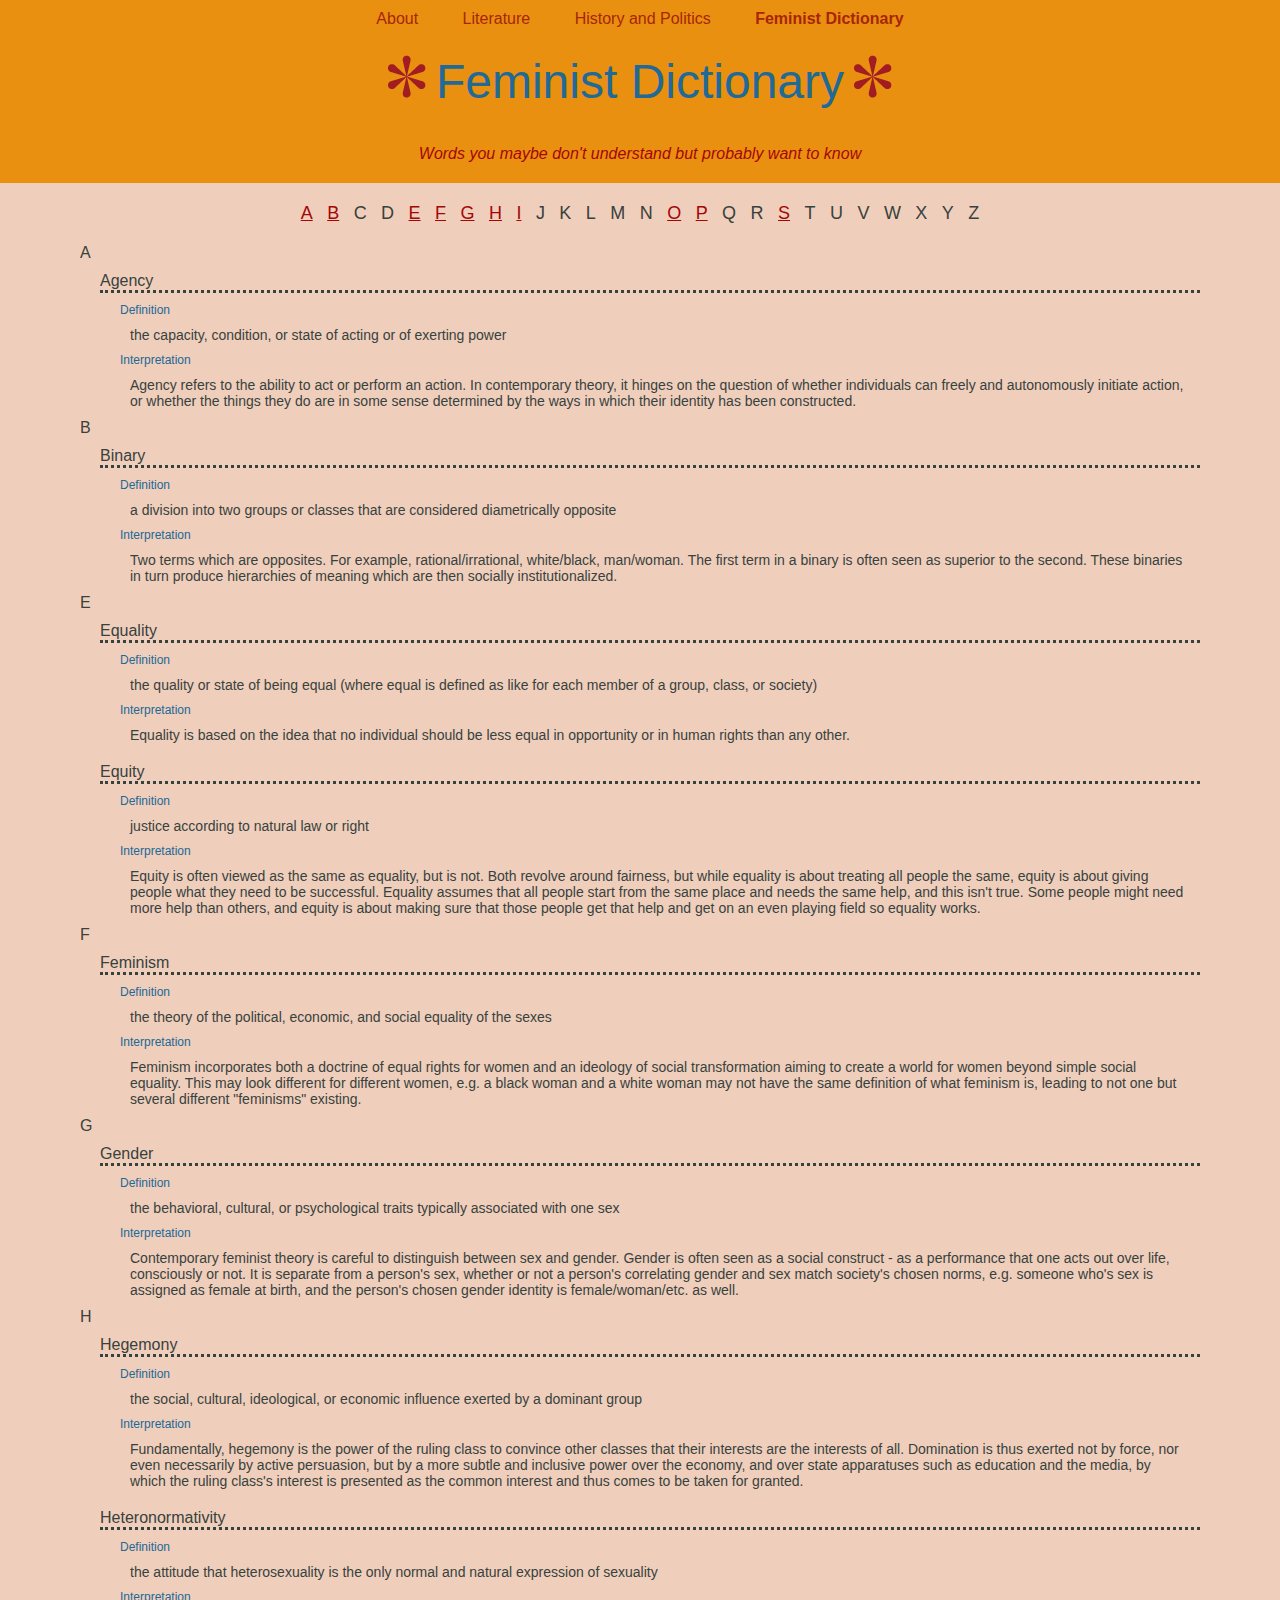
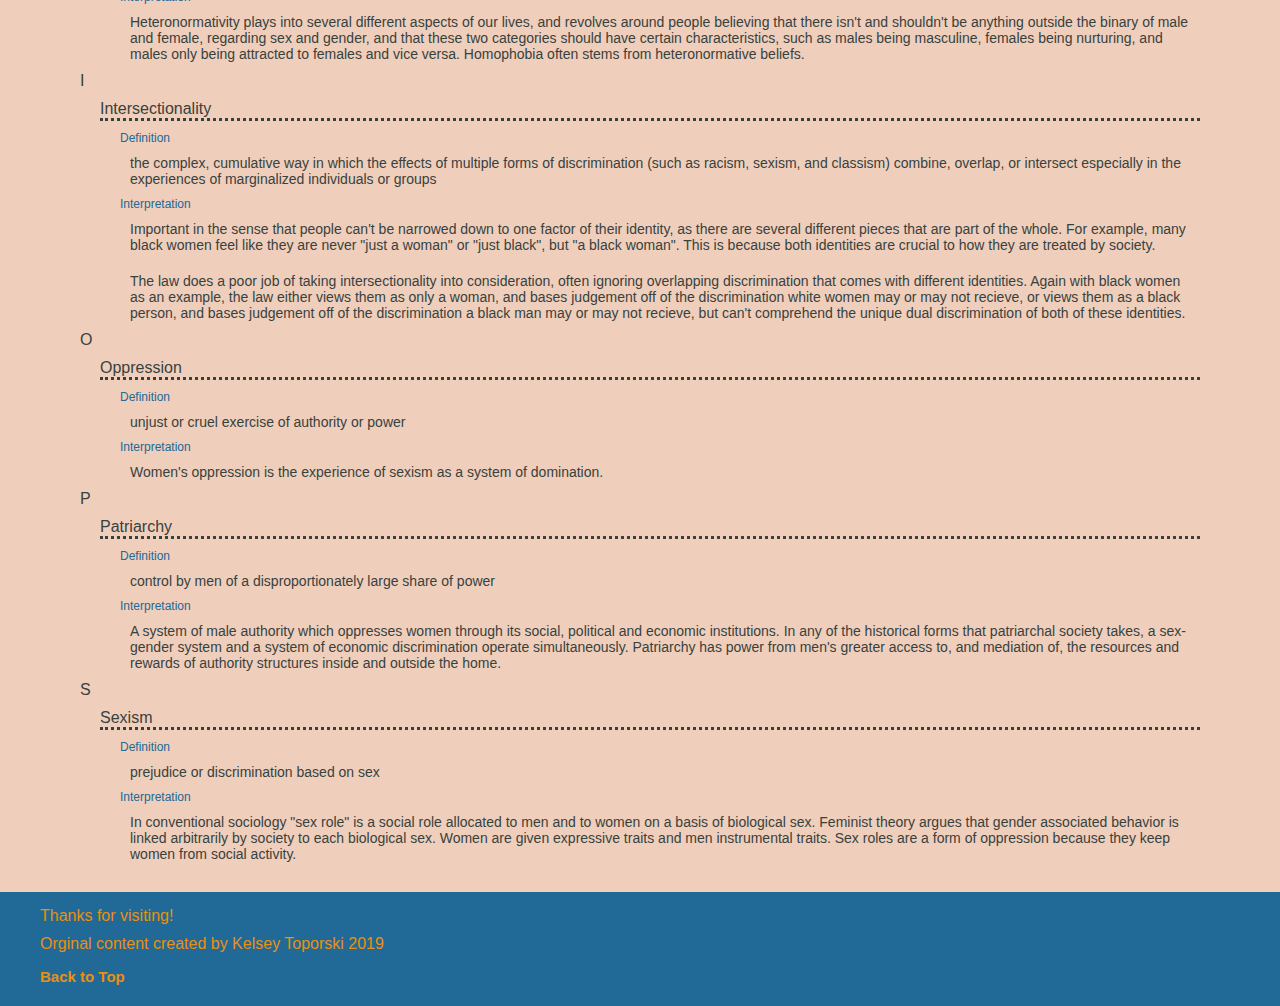
==== femdict.html @ 89674df5 "Add files via upload" ====
<!DOCTYPE html>
<html lang="en">
<head>
  <meta charset="UTF-8">

  <meta name="viewport" content="width=device-width, initial-scale=1.0">

  <!-- connects to the stylesheets -->
  <link rel="stylesheet" href="css/reset.css">
  <link rel="stylesheet" href="css/style.css">
  <!-- connect to a Google font -->  
  <!-- connect to a Font Aweseom font -->
  <!-- connect to a favicon -->
  <link rel="icon" href="images/Yellow.png">

  <title>Women's Web - Dictionary</title>
</head>

<body class="femdict">
  <header>
    <nav>
        <ul>
          <li><a href="index.html">About</a></li>
          <li><a href="literature.html">Literature</a></li>
          <li><a href="history.html">History and Politics</a></li>
          <li><a class="active" href="femdict.html">Feminist Dictionary</a></li>
        </ul>
    </nav>
      <!-- definitions from meriam webster -->
      <!-- interpretations from
            The Dictionary of Feminist Theory - Maggie Humm,
            Key Concepts In Post-Colonial Studies - Ashcroft, Bill, Gareth Griffiths, and Helen Tiffin,
            or myself -->
      <!-- interpretation of equity from https://everydayfeminism.com/2014/09/equality-is-not-enough/ -->

    <h1>Feminist Dictionary</h1>
    <p class="subtitle">Words you maybe don't understand but probably want to know</p>
  </header>

  <main>
  

      <!-- definitions from meriam webster -->
      <!-- interpretations from
            The Dictionary of Feminist Theory - Maggie Humm,
            Key Concepts In Post-Colonial Studies - Ashcroft, Bill, Gareth Griffiths, and Helen Tiffin,
            or myself -->
      <!-- interpretation of equity from https://everydayfeminism.com/2014/09/equality-is-not-enough/ -->
      <ul class="alphabet">
        <li><a href="#A">A</a></li>
        <li><a href="#B">B</a></li>
        <li>C</li>
        <li>D</li>
        <li><a href="#E">E</a></li>
        <li><a href="#F">F</a></li>
        <li><a href="#G">G</a></li>
        <li><a href="#H">H</a></li>
        <li><a href="#I">I</a></li>
        <li>J</li>
        <li>K</li>
        <li>L</li>
        <li>M</li>
        <li>N</li>
        <li><a href="#O">O</a></li>
        <li><a href="#P">P</a></li>
        <li>Q</li>
        <li>R</li>
        <li><a href="#S">S</a></li>
        <li>T</li>
        <li>U</li>
        <li>V</li>
        <li>W</li>
        <li>X</li>
        <li>Y</li>
        <li>Z</li>
      </ul>

      <dl>
        <h2 id="A">A</h2>
        <dt>Agency</dt>
        <dd>Definition
          <p>
            the capacity, condition, or state of acting or of exerting power
          </p></dd>
        <dd>Interpretation
          <p>
            Agency refers to the ability to act or perform an action. In contemporary theory, it hinges on the question of whether individuals can freely and autonomously initiate action, or whether the things they do are in some sense determined by the ways in which their identity has been constructed.
          </p></dd>

        <h2 id="B">B</h2>
        <dt>Binary</dt>
        <dd>Definition
          <p>
            a division into two groups or classes that are considered diametrically opposite
          </p></dd>
        <dd>Interpretation
          <p>
            Two terms which are opposites. For example, rational/irrational, white/black, man/woman. The first term in a binary is often seen as superior to the second. These binaries in turn produce hierarchies of meaning which are then socially institutionalized.
          </p></dd>
        
        <h2 id="E">E</h2>
        <dt>Equality</dt>
        <dd>Definition
          <p>
            the quality or state of being equal (where equal is defined as like for each member of a group, class, or society)
          </p></dd>
        <dd>Interpretation
          <p>
            Equality is based on the idea that no individual should be less equal in opportunity or in human rights than any other.
          </p></dd>
        
          
        <dt>Equity</dt>
        <dd>Definition
          <p>
            justice according to natural law or right
          </p></dd>
        <dd>Interpretation
          <p>
            Equity is often viewed as the same as equality, but is not. Both revolve around fairness, but while equality is about treating all people the same, equity is about giving people what they need to be successful. Equality assumes that all people start from the same place and needs the same help, and this isn't true. Some people might need more help than others, and equity is about making sure that those people get that help and get on an even playing field so equality works.
          </p></dd>
        
        <h2 id="F">F</h2>
        <dt>Feminism</dt>
        <dd>Definition
          <p>
            the theory of the political, economic, and social equality of the sexes
          </p></dd>
        <dd>Interpretation
          <p>
            Feminism incorporates both a doctrine of equal rights for women and an ideology of social transformation aiming to create a world for women beyond simple social equality. This may look different for different women, e.g. a black woman and a white woman may not have the same definition of what feminism is, leading to not one but several different "feminisms" existing.
          </p></dd>
       
        <h2 id="G">G</h2>
        <dt>Gender</dt>
        <dd>Definition
          <p>
            the behavioral, cultural, or psychological traits typically associated with one sex
          </p></dd>
        <dd>Interpretation
          <p>
            Contemporary feminist theory is careful to distinguish between sex and gender. Gender is often seen as a social construct - as a performance that one acts out over life, consciously or not. It is separate from a person's sex, whether or not a person's correlating gender and sex match society's chosen norms, e.g. someone who's sex is assigned as female at birth, and the person's chosen gender identity is female/woman/etc. as well.
          </p></dd>
        
        <h2 id="H">H</h2>
        <dt>Hegemony</dt>
        <dd>Definition
          <p>
            the social, cultural, ideological, or economic influence exerted by a dominant group
          </p></dd>
        <dd>Interpretation
          <p>
            Fundamentally, hegemony is the power of the ruling class to convince other classes that their interests are the interests of all.  Domination is thus exerted not by force, nor even necessarily by active persuasion, but by a more subtle and inclusive power over the economy, and over state apparatuses such as education and the media, by which the ruling class's interest is presented as the common interest and thus comes to be taken for granted.
          </p></dd>
       
          
        <dt>Heteronormativity</dt>
        <dd>Definition
          <p>
            the attitude that heterosexuality is the only normal and natural expression of sexuality
          </p></dd>
        <dd>Interpretation
          <p>
            Heteronormativity plays into several different aspects of our lives, and revolves around people believing that there isn't and shouldn't be anything outside the binary of male and female, regarding sex and gender, and that these two categories should have certain characteristics, such as males being masculine, females being nurturing, and males only being attracted to females and vice versa. Homophobia often stems from heteronormative beliefs.
          </p></dd>
        
        <h2 id="I">I</h2>
        <dt>Intersectionality</dt>
        <dd>Definition
          <p>
            the complex, cumulative way in which the effects of multiple forms of discrimination (such as racism, sexism, and classism) combine, overlap, or intersect especially in the experiences of marginalized individuals or groups
          </p></dd>
        <dd>Interpretation
          <p>
            Important in the sense that people can't be narrowed down to one factor of their identity, as there are several different pieces that are part of the whole. For example, many black women feel like they are never "just a woman" or "just black", but "a black woman". This is because both identities are crucial to how they are treated by society.
          </p>
          <p>
            The law does a poor job of taking intersectionality into consideration, often ignoring overlapping discrimination that comes with different identities. Again with black women as an example, the law either views them as only a woman, and bases judgement off of the discrimination white women may or may not recieve, or views them as a black person, and bases judgement off of the discrimination a black man may or may not recieve, but can't comprehend the unique dual discrimination of both of these identities.
          </p></dd>
           
        <h2 id="O">O</h2>
        <dt>Oppression</dt>
        <dd>Definition
          <p>
            unjust or cruel exercise of authority or power
          </p></dd>
        <dd>Interpretation
          <p>
            Women's oppression is the experience of sexism as a system of domination.
          </p></dd>
       
        <h2 id="P">P</h2>
        <dt>Patriarchy</dt>
        <dd>Definition
          <p>
            control by men of a disproportionately large share of power
          </p></dd>
        <dd>Interpretation
          <p>
            A system of male authority which oppresses women through its social, political and economic institutions. In any of the historical forms that patriarchal society takes, a sex-gender system and a system of economic discrimination operate simultaneously. Patriarchy has power from men's greater access to, and mediation of, the resources and rewards of authority structures inside and outside the home.
          </p></dd>
             
        <h2 id="S">S</h2>
        <dt>Sexism</dt>
        <dd>Definition
          <p>
            prejudice or discrimination based on sex
          </p></dd>
        <dd>Interpretation
          <p>
            In conventional sociology "sex role" is a social role allocated to men and to women on a basis of biological sex. Feminist theory argues that gender associated behavior is linked arbitrarily by society to each biological sex. Women are given expressive traits and men instrumental traits. Sex roles are a form of oppression because they keep women from social activity.
          </p></dd>
      </dl>

    </main>

    <footer>
      <p class="thanks">
        Thanks for visiting! <i class="far fa-grin"></i>
      </p>
      <p class="thanks">Orginal content created by Kelsey Toporski 2019</p>

      <a href="#top" class="tops">Back to Top</a>
    </footer>

</body>
</html>
---- css/style.css ----
h1{
    font-family: 'Century Gothic', 'Futura', Arial, serif;
    padding: 16px;
    font-size: 300%;
    color: #216996;
    text-align: center;
    position: sticky;
    top:0;
    background-color: #EA9010;
}

h1::before{
    content: url('../images/Red.png');
    padding: 10px;
}

h1::after{
    content: url('../images/Red.png');
    padding: 10px;
}

/* header{
    position: sticky;
    top: 0;
} */

body{
    background-color: #216996;
    color: #37423D;
    font-family: Arial, Helvetica, sans-serif;
}

.skip {
    position: absolute;
    transform: translateY(-100%);
}

nav{
    background-color: #EA9010;
    position: sticky;
    top: 0;
}

body nav ul{
    text-align: center;
}

div:nth-child(2n) h3{
    font-size: 20px;
    padding: 20px 40px 10px;
    color: #A40606;
    font-family: 'Century Gothic', 'Futura', Arial, serif;
    grid-column: 2/3;
}

div:nth-child(2n+1) h3 {
    font-size: 20px;
    padding: 20px 40px 10px;
    color: #A40606;
    font-family: 'Century Gothic', 'Futura', Arial, serif;
    grid-column: 1/2;
}

div:nth-child(2n) p{
    color: #37423D;
    font-family: Arial, Helvetica, sans-serif;
    padding: 10px 80px;
    font-size: 18px;
    grid-column: 2/3;
}

div:nth-child(2n+1) p{
    color: #37423D;
    font-family: Arial, Helvetica, sans-serif;
    padding: 10px 80px;
    font-size: 18px;
    grid-column: 1/2;
}

body nav ul li{
    display: inline-block;
    font-family: 'Century Gothic','Futura',Arial,serif;
    padding: 10px 20px;
    font-style: normal;
}

body nav ul li a{
    color: #A72608;
    text-decoration: none;
}

body nav ul li a.active {
    color: #A72608;
    font-weight: bold;
}

body nav ul li a:hover{
    color: #216996;
    border-bottom: 3px dotted #216996;
}

div:nth-child(2n) h2{
    font-family: 'Century Gothic','Futura',Arial,serif;
    padding: 15px 40px;
    font-size: 24px;
    margin: 5px;
    text-align: left;
    color: #A40606;
    font-style: italic;
    grid-column: 2/3;
}

div:nth-child(2n+1) h2 {
    font-family: 'Century Gothic', 'Futura', Arial, serif;
    padding: 15px 40px;
    font-size: 24px;
    margin: 5px;
    text-align: left;
    color: #A40606;
    font-style: italic;
    grid-column: 1/2;
}

div:nth-child(2n) img{
    border: 8px dotted #EA9010;
    width: 80%;
    border-radius: 50%;
    padding: 10px;
    margin: 20px;
    grid-column: 1/2;
    grid-row: 2 / span 4;
    justify-self: center;
}

div:nth-child(2n + 1) img{
    border: 8px dotted #A40606;
    width: 80%;
    border-radius: 50%;
    padding: 10px;
    margin: 20px;
    grid-column: -2/-1;
    grid-row: 2 / span 4;
    justify-self: center;
}

body .terf,.racist{
    display: none;
}

div:nth-child(2n) .works{
    list-style: disc inside;
    list-style-image: url(../images/Blue.png);
    line-height: 1.5;
    padding: 10px 60px;
    font-size: 18px;
    font-family: Arial, serif;
    font-style: italic;
    color: #216996;
    grid-column: 2/3;
}

div:nth-child(2n+1) .works {
    list-style: disc inside;
    list-style-image: url(../images/Blue.png);
    line-height: 1.5;
    padding: 10px 60px;
    font-size: 18px;
    font-family: Arial, serif;
    font-style: italic;
    color: #216996;
    grid-column: 1/2;
}

footer{
    background-color: #216996;
    padding: 20px;
}

footer p.thanks{
    color: #EA9010;
    line-height: .5;
    margin-left: 20px;
    margin-bottom: 20px;
    font-family: 'Century Gothic', 'Futura', Arial, serif;
}

a.tops{
    font-family: 'Century Gothic', 'Futura', Arial, serif;
    font-size: 15px;
    color: #EA9010;
    text-decoration: none;
    font-weight: bold;
    margin: 20px;
}

a.tops:hover{
    margin: 20px;
    color: #216996;
    border-bottom: 3px dotted #EA9010;
    font-family: 'Century Gothic', 'Futura', Arial, serif;
    text-decoration: none;
    font-weight: bold;
}

.skip:focus{
    position: absolute;
    transform: translateY(0%)
}

/* .container{
    display: grid;
    grid-template-columns: 1fr 1fr;
    align-content: center;
} */

.index_container{
    display: grid;
    grid-template-columns: 1fr 1fr 1fr;
    background-color: #F0CEBC;
}

img.main_img{
    grid-area: 1/1/2/4;
    /* border-image: url(../images/Blue.png) 40 fill / 15px / 10px stretch; */
    border: 8px dotted #EA9010;
    padding: 15px;
    border-radius: 200px;
    width: 90vw;
    margin: 40px auto;
}

.synopsis{
    grid-area: 2/1/3/4;
}

div.disclaimer{
    grid-area: 4/1/5/4;
    margin: 40px;
}

div.disclaimer p{
    color:#216996;
}

p a{
    color: #A40606;
    font-weight: bold;
    text-decoration: none;
}

p.subtitle{
    padding: 20px;
    margin: 0px auto;
    text-align: center;
    font-style: italic;
    color: #A40606;
    font-family: 'Century Gothic', 'Futura', Arial, serif;
    position: static;
    background-color: #EA9010;
}

.lit-hist{
    display: grid;
    grid-template-columns: 1fr 1fr;
    justify-content: space-evenly;
    margin: 50px;
    padding: 40px;
    background-color: #F0CEBC;
    border-radius: 50px;

}

.alphabet{
    text-align: center;
    margin: 20px auto;
}

.alphabet li{
    display: inline;
    list-style: none;
    font-family: 'Century Gothic', 'Futura', Arial, serif;
    font-size: 18px;
    padding: 5px;
    overflow: none;
}

.alphabet a:hover{
    font-weight: bold;
}

.alphabet a{
    color: #A40606;
}

dl{
    margin: 20px 80px;
}

dl h2{
    padding: 0px;
}

dt{
    font-family: 'Century Gothic', 'Futura', Arial, serif;
    font-size: 16px;
    margin: 10px 0px 10px 20px;
    border-bottom: 3px dotted #37423D;

}

dd{
    font-family: 'Century Gothic', 'Futura', Arial, serif;
    font-size: 12px;
    margin-left: 40px;
    color: #216996;
}

dd p{
    font-family: Arial,serif;
    font-size: 14px;
    padding: 10px;
    color: #37423D;
}

.femdict{
    background-color: #F0CEBC;
}
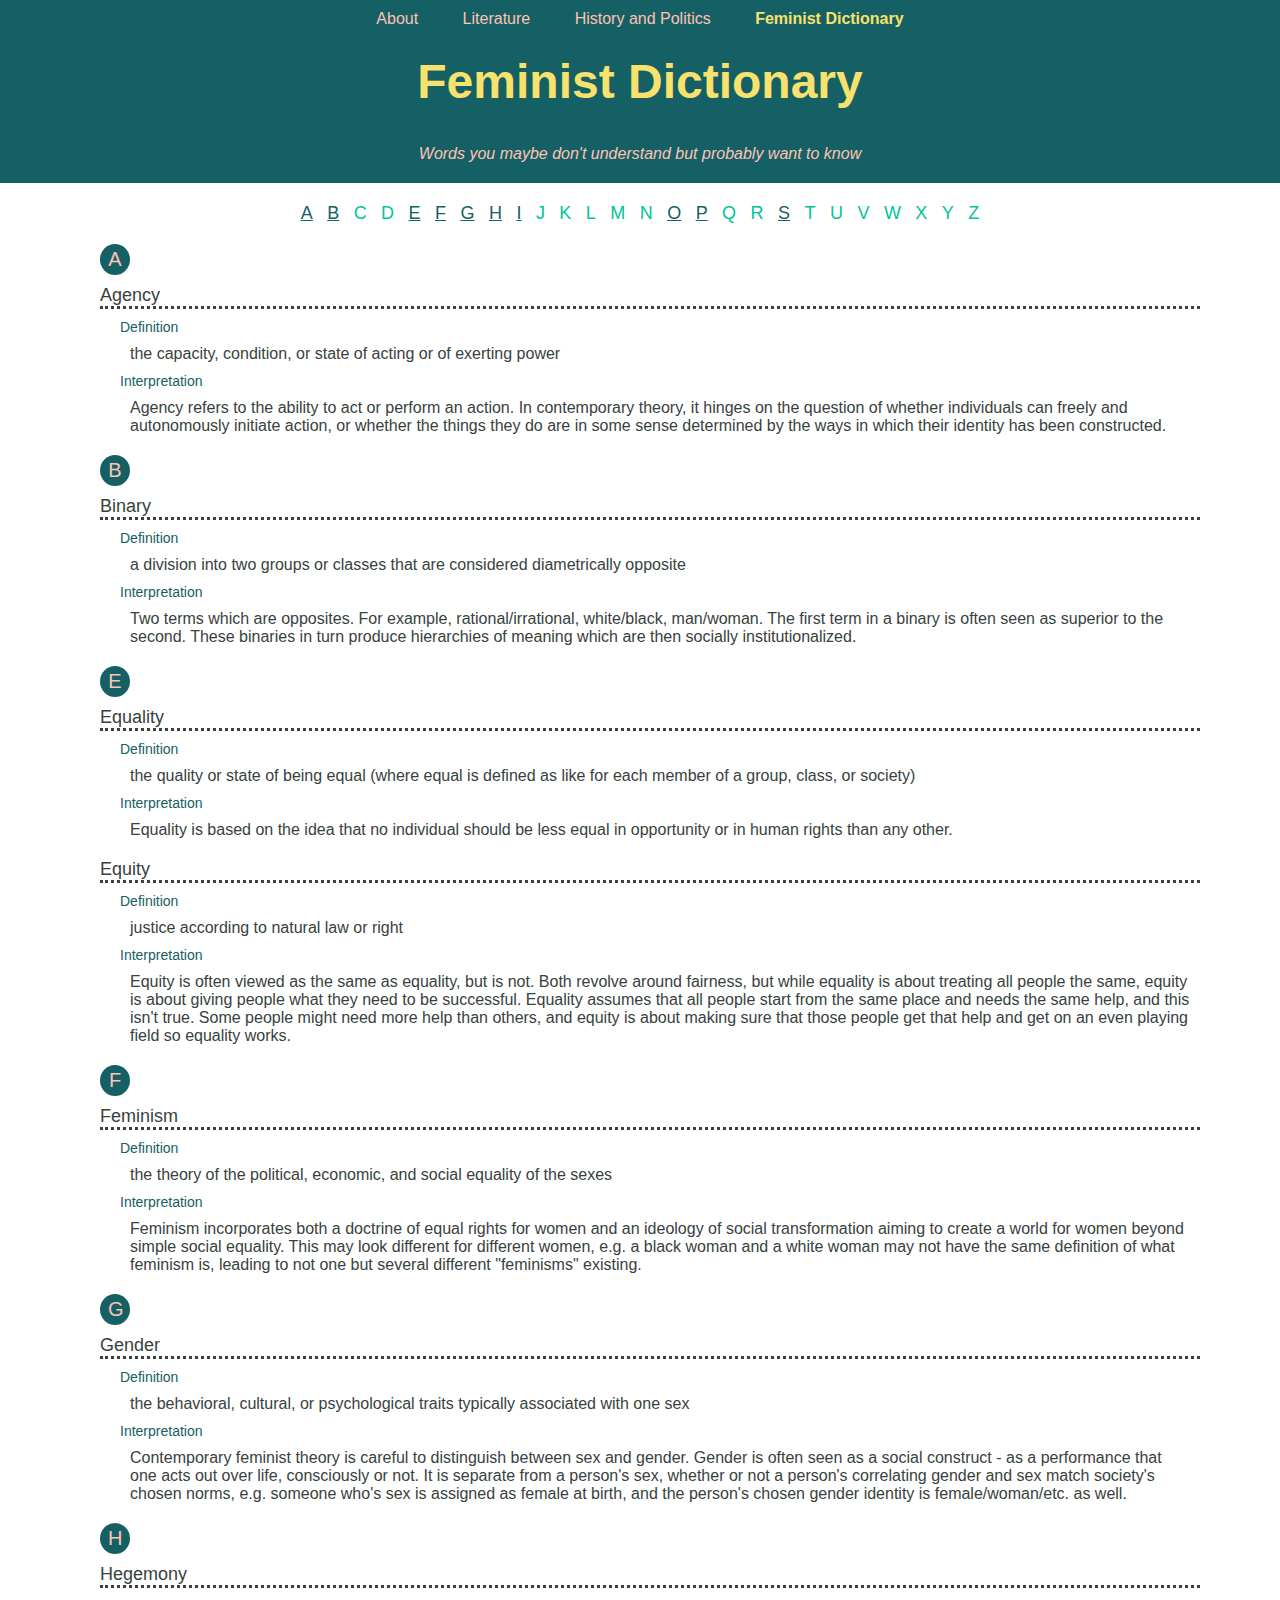
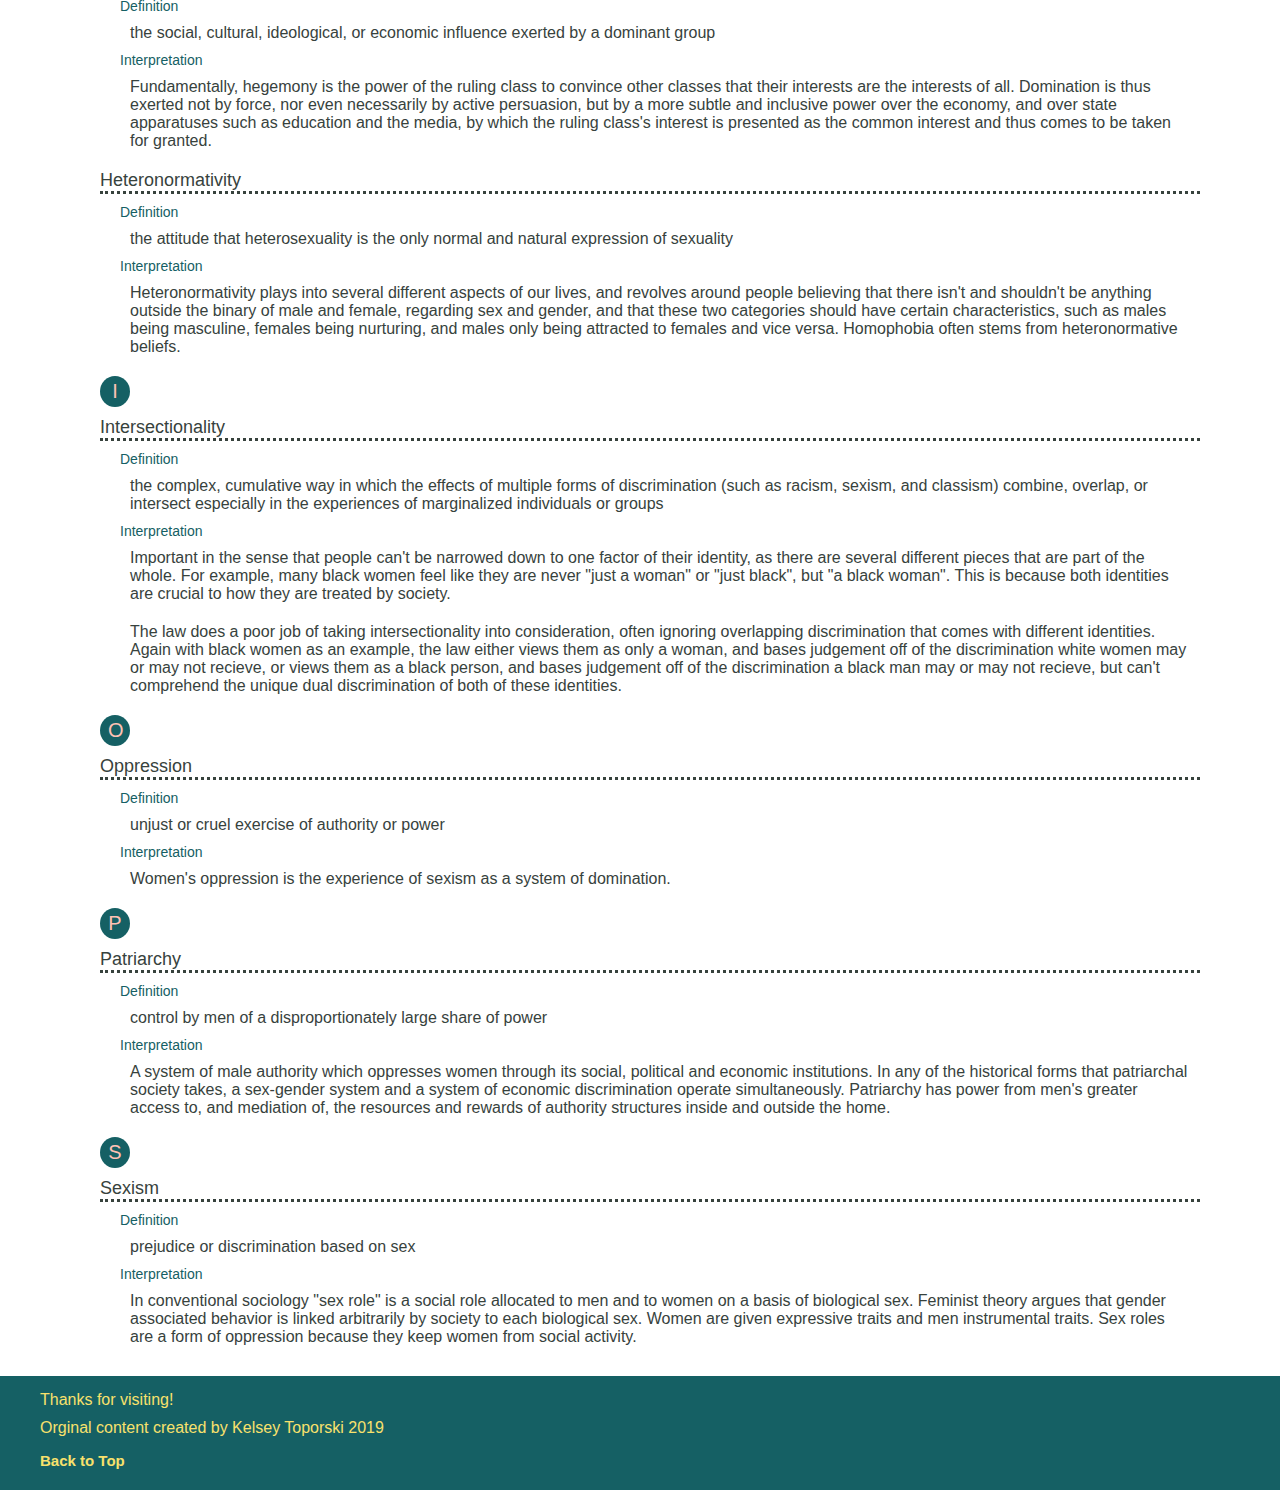
==== commit 6d58d47d: "Add files via upload" ====
--- a/femdict.html
+++ b/femdict.html
@@ -76,7 +76,7 @@
       </ul>
 
       <dl>
-        <h2 id="A">A</h2>
+        <dt class="letter" id="A">A</h2>
         <dt>Agency</dt>
         <dd>Definition
           <p>
@@ -87,7 +87,7 @@
             Agency refers to the ability to act or perform an action. In contemporary theory, it hinges on the question of whether individuals can freely and autonomously initiate action, or whether the things they do are in some sense determined by the ways in which their identity has been constructed.
           </p></dd>
 
-        <h2 id="B">B</h2>
+        <dt class="letter" id="B">B</h2>
         <dt>Binary</dt>
         <dd>Definition
           <p>
@@ -98,7 +98,7 @@
             Two terms which are opposites. For example, rational/irrational, white/black, man/woman. The first term in a binary is often seen as superior to the second. These binaries in turn produce hierarchies of meaning which are then socially institutionalized.
           </p></dd>
         
-        <h2 id="E">E</h2>
+        <dt class="letter" id="E">E</h2>
         <dt>Equality</dt>
         <dd>Definition
           <p>
@@ -120,7 +120,7 @@
             Equity is often viewed as the same as equality, but is not. Both revolve around fairness, but while equality is about treating all people the same, equity is about giving people what they need to be successful. Equality assumes that all people start from the same place and needs the same help, and this isn't true. Some people might need more help than others, and equity is about making sure that those people get that help and get on an even playing field so equality works.
           </p></dd>
         
-        <h2 id="F">F</h2>
+        <dt class="letter" id="F">F</h2>
         <dt>Feminism</dt>
         <dd>Definition
           <p>
@@ -131,7 +131,7 @@
             Feminism incorporates both a doctrine of equal rights for women and an ideology of social transformation aiming to create a world for women beyond simple social equality. This may look different for different women, e.g. a black woman and a white woman may not have the same definition of what feminism is, leading to not one but several different "feminisms" existing.
           </p></dd>
        
-        <h2 id="G">G</h2>
+        <dt class="letter" id="G">G</h2>
         <dt>Gender</dt>
         <dd>Definition
           <p>
@@ -142,7 +142,7 @@
             Contemporary feminist theory is careful to distinguish between sex and gender. Gender is often seen as a social construct - as a performance that one acts out over life, consciously or not. It is separate from a person's sex, whether or not a person's correlating gender and sex match society's chosen norms, e.g. someone who's sex is assigned as female at birth, and the person's chosen gender identity is female/woman/etc. as well.
           </p></dd>
         
-        <h2 id="H">H</h2>
+        <dt class="letter" id="H">H</h2>
         <dt>Hegemony</dt>
         <dd>Definition
           <p>
@@ -164,7 +164,7 @@
             Heteronormativity plays into several different aspects of our lives, and revolves around people believing that there isn't and shouldn't be anything outside the binary of male and female, regarding sex and gender, and that these two categories should have certain characteristics, such as males being masculine, females being nurturing, and males only being attracted to females and vice versa. Homophobia often stems from heteronormative beliefs.
           </p></dd>
         
-        <h2 id="I">I</h2>
+        <dt class="letter" id="I">I</h2>
         <dt>Intersectionality</dt>
         <dd>Definition
           <p>
@@ -178,7 +178,7 @@
             The law does a poor job of taking intersectionality into consideration, often ignoring overlapping discrimination that comes with different identities. Again with black women as an example, the law either views them as only a woman, and bases judgement off of the discrimination white women may or may not recieve, or views them as a black person, and bases judgement off of the discrimination a black man may or may not recieve, but can't comprehend the unique dual discrimination of both of these identities.
           </p></dd>
            
-        <h2 id="O">O</h2>
+        <dt class="letter" id="O">O</h2>
         <dt>Oppression</dt>
         <dd>Definition
           <p>
@@ -189,7 +189,7 @@
             Women's oppression is the experience of sexism as a system of domination.
           </p></dd>
        
-        <h2 id="P">P</h2>
+        <dt class="letter" id="P">P</h2>
         <dt>Patriarchy</dt>
         <dd>Definition
           <p>
@@ -200,7 +200,7 @@
             A system of male authority which oppresses women through its social, political and economic institutions. In any of the historical forms that patriarchal society takes, a sex-gender system and a system of economic discrimination operate simultaneously. Patriarchy has power from men's greater access to, and mediation of, the resources and rewards of authority structures inside and outside the home.
           </p></dd>
              
-        <h2 id="S">S</h2>
+        <dt class="letter" id="S">S</h2>
         <dt>Sexism</dt>
         <dd>Definition
           <p>
--- a/css/style.css
+++ b/css/style.css
@@ -1,67 +1,175 @@
-h1{
-    font-family: 'Century Gothic', 'Futura', Arial, serif;
+/* header */
+
+h1 {
+    font-family: 'Abril Fatface', Georgia, Arial, serif;
+    font-weight: bold;
     padding: 16px;
     font-size: 300%;
-    color: #216996;
+    color: #F8E16C;
     text-align: center;
     position: sticky;
-    top:0;
-    background-color: #EA9010;
-}
-
-h1::before{
+    z-index: 1;
+    top: 0;
+    background-color: #156064;
+}
+
+/* h1::before {
     content: url('../images/Red.png');
     padding: 10px;
 }
 
-h1::after{
+h1::after {
     content: url('../images/Red.png');
     padding: 10px;
-}
-
-/* header{
-    position: sticky;
-    top: 0;
 } */
 
-body{
-    background-color: #216996;
-    color: #37423D;
-    font-family: Arial, Helvetica, sans-serif;
-}
+/* body */
 
 .skip {
     position: absolute;
     transform: translateY(-100%);
-}
-
-nav{
-    background-color: #EA9010;
+    z-index: 1;
+}
+
+.skip:focus {
+    position: absolute;
+    transform: translateY(0%)
+}
+
+body {
+    background-color: #FFC2B4;
+    color: #37423D;
+    font-family: Arial, Helvetica, sans-serif;
+}
+
+/* nav */
+
+nav {
+    background-color: #156064;
     position: sticky;
     top: 0;
-}
-
-body nav ul{
-    text-align: center;
-}
-
-div:nth-child(2n) h3{
+    z-index: 0;
+}
+
+body nav ul {
+    text-align: center;
+}
+
+body nav ul li {
+    display: inline-block;
+    font-family: 'Century Gothic', 'Futura', Arial, serif;
+    padding: 10px 20px;
+    font-style: normal;
+}
+
+body nav ul li a {
+    color: #FFC2B4;
+    text-decoration: none;
+}
+
+body nav ul li a.active {
+    color: #F8E16C;
+    font-weight: bold;
+}
+
+body nav ul li a:hover {
+    color: #F8E16C;
+    border-bottom: 3px dotted #F8E16C;
+    font-family: 'Century Gothic', 'Futura', Arial, serif;
+}
+
+
+/* index */
+
+.index_container {
+    display: flex;
+    flex-direction: column;
+    background-color: #FFF;
+}
+
+.main_img {
+    grid-area: 1/1/2/4;
+    /* border-image: url(../images/Blue.png) 40 fill / 15px / 10px stretch; */
+    border: 8px dotted #156064;
+    padding: 15px;
+    border-radius: 200px;
+    width: 90vw;
+    margin: 40px auto;
+}
+
+.synopsis {
+    margin: 20px;
+    line-height: 1.5;
+    text-align: center;
+}
+
+div.disclaimer {
+    background-color: #FFC2B4;
+    padding: 40px;
+}
+
+div.disclaimer p {
+    color: #156064;
+    line-height: 1.5;
+}
+
+.pages{
+    display: flex;
+    flex-direction: row;
+    justify-content: space-between;
+    align-items: flex-start;
+    margin: 0px 40px;
+}
+
+p a {
+    color: #156064;
+    font-weight: bold;
+    text-decoration: none;
+}
+
+.page{
+    border-radius: 50px;
+    margin: 20px auto;
+    width: 25vw;
+    background-color: #F8E16C;
+    border-radius: 50px;
+}
+
+.page h2{
+    font-family: 'Abril Fatface', Georgia, Arial, serif;
+    color: #156064;
     font-size: 20px;
+    margin-top: 20px;
+    text-decoration: none;
+    padding: 10px;
+    text-align: center;
+}
+
+.page p{
+    margin: 10px 40px 30px;
+    text-align: center;
+}
+
+
+/* literature-history */
+
+div:nth-child(2n) h3 {
+    font-size: 18px;
     padding: 20px 40px 10px;
-    color: #A40606;
+    color: #156064;
     font-family: 'Century Gothic', 'Futura', Arial, serif;
     grid-column: 2/3;
 }
 
 div:nth-child(2n+1) h3 {
-    font-size: 20px;
+    font-size: 18px;
     padding: 20px 40px 10px;
-    color: #A40606;
+    color: #156064;
     font-family: 'Century Gothic', 'Futura', Arial, serif;
     grid-column: 1/2;
 }
 
-div:nth-child(2n) p{
+div.lit-hist:nth-child(2n) p {
     color: #37423D;
     font-family: Arial, Helvetica, sans-serif;
     padding: 10px 80px;
@@ -69,7 +177,7 @@
     grid-column: 2/3;
 }
 
-div:nth-child(2n+1) p{
+div.lit-hist:nth-child(2n+1) p {
     color: #37423D;
     font-family: Arial, Helvetica, sans-serif;
     padding: 10px 80px;
@@ -77,107 +185,185 @@
     grid-column: 1/2;
 }
 
-body nav ul li{
-    display: inline-block;
-    font-family: 'Century Gothic','Futura',Arial,serif;
-    padding: 10px 20px;
-    font-style: normal;
-}
-
-body nav ul li a{
-    color: #A72608;
-    text-decoration: none;
-}
-
-body nav ul li a.active {
-    color: #A72608;
-    font-weight: bold;
-}
-
-body nav ul li a:hover{
-    color: #216996;
-    border-bottom: 3px dotted #216996;
-}
-
-div:nth-child(2n) h2{
-    font-family: 'Century Gothic','Futura',Arial,serif;
+div.lit-hist:nth-child(2n) h2 {
+    font-family: 'Abril Fatface',Georgia,Arial,serif;
     padding: 15px 40px;
     font-size: 24px;
     margin: 5px;
     text-align: left;
-    color: #A40606;
+    color: #156064;
     font-style: italic;
     grid-column: 2/3;
-}
-
-div:nth-child(2n+1) h2 {
-    font-family: 'Century Gothic', 'Futura', Arial, serif;
+    background-color: #F8E16C;
+    border-radius: 50px;
+    text-align: center;
+}
+
+div.lit-hist:nth-child(2n+1) h2 {
+    font-family: 'Abril Fatface',Georgia,Arial,serif;
     padding: 15px 40px;
     font-size: 24px;
     margin: 5px;
     text-align: left;
-    color: #A40606;
+    color: #156064;
     font-style: italic;
     grid-column: 1/2;
-}
-
-div:nth-child(2n) img{
-    border: 8px dotted #EA9010;
+    background-color: #F8E16C;
+    border-radius: 50px;
+    text-align: center;
+}
+
+div:nth-child(2n) img {
+    border: 8px dotted #00C49A;
     width: 80%;
     border-radius: 50%;
     padding: 10px;
     margin: 20px;
     grid-column: 1/2;
-    grid-row: 2 / span 4;
-    justify-self: center;
-}
-
-div:nth-child(2n + 1) img{
-    border: 8px dotted #A40606;
+    grid-row: 1 / span 4;
+}
+
+div:nth-child(2n + 1) img {
+    border: 8px dotted #00C49A;
     width: 80%;
     border-radius: 50%;
     padding: 10px;
     margin: 20px;
     grid-column: -2/-1;
-    grid-row: 2 / span 4;
-    justify-self: center;
-}
-
-body .terf,.racist{
+    grid-row: 1 / span 4;
+}
+
+body .terf,.racist {
     display: none;
 }
 
-div:nth-child(2n) .works{
-    list-style: disc inside;
-    list-style-image: url(../images/Blue.png);
+div:nth-child(2n) .works {
+    list-style: disc outside;
     line-height: 1.5;
     padding: 10px 60px;
     font-size: 18px;
     font-family: Arial, serif;
     font-style: italic;
-    color: #216996;
+    color: #156064;
     grid-column: 2/3;
 }
 
 div:nth-child(2n+1) .works {
-    list-style: disc inside;
-    list-style-image: url(../images/Blue.png);
+    list-style: disc outside;
     line-height: 1.5;
     padding: 10px 60px;
     font-size: 18px;
     font-family: Arial, serif;
     font-style: italic;
-    color: #216996;
+    color: #156064;
     grid-column: 1/2;
 }
 
+div.lit-hist {
+    display: grid;
+    grid-template-columns: 1fr 1fr;
+    margin: 50px;
+    padding: 40px;
+    background-color: #FFF;
+    border-radius: 50px;
+}
+
+.lit-hist img {
+    display: flex;
+    flex-direction: column;
+    align-content: stretch;
+}
+
+/* femdict */
+
+p.subtitle {
+    display: flex;
+    flex-wrap: wrap;
+    padding: 20px;
+    margin: 0px auto;
+    text-align: center;
+    font-style: italic;
+    color: #FFC2B4;
+    font-family: 'Century Gothic', 'Futura', Arial, serif;
+    position: static;
+    justify-content: center;
+    background-color: #156064;
+}
+
+.alphabet {
+    text-align: center;
+    margin: 20px;
+}
+
+.alphabet li {
+    display: inline;
+    list-style: none;
+    font-family: 'Century Gothic', 'Futura', Arial, serif;
+    font-size: 18px;
+    padding: 5px;
+    overflow: none;
+    color: #00C49A;
+}
+
+.alphabet a:hover {
+    font-weight: bold;
+}
+
+.alphabet a {
+    color: #156064;
+}
+
+dl {
+    margin: 20px 80px;
+}
+
+dl .letter {
+    font-family: 'Abril Fatface', Georgia, Arial, serif;
+    background-color: #156064;
+    text-align: center;
+    border-radius: 50%;
+    width: 30px;
+    padding: 4px 8px;
+    color: #FFC2B4;
+    font-size: 20px;
+    border: none;
+}
+
+dt {
+    font-family: 'Century Gothic', 'Futura', Arial, serif;
+    font-size: 18px;
+    margin: 10px 0px 10px 20px;
+    border-bottom: 3px dotted #37423D;
+
+}
+
+dd {
+    font-family: 'Century Gothic', 'Futura', Arial, serif;
+    font-size: 14px;
+    margin-left: 40px;
+    color: #156064;
+}
+
+dd p {
+    font-family: Arial, serif;
+    font-size: 16px;
+    padding: 10px;
+    color: #37423D;
+}
+
+.femdict {
+    background-color: #FFF;
+}
+
+/* footer */
+
 footer{
-    background-color: #216996;
+    background-color: #156064;
     padding: 20px;
 }
 
 footer p.thanks{
-    color: #EA9010;
+    color: #F8E16C;
     line-height: .5;
     margin-left: 20px;
     margin-bottom: 20px;
@@ -187,7 +373,7 @@
 a.tops{
     font-family: 'Century Gothic', 'Futura', Arial, serif;
     font-size: 15px;
-    color: #EA9010;
+    color: #F8E16C;
     text-decoration: none;
     font-weight: bold;
     margin: 20px;
@@ -195,17 +381,12 @@
 
 a.tops:hover{
     margin: 20px;
-    color: #216996;
-    border-bottom: 3px dotted #EA9010;
+    border-bottom: 3px dotted #FFF;
     font-family: 'Century Gothic', 'Futura', Arial, serif;
     text-decoration: none;
     font-weight: bold;
 }
 
-.skip:focus{
-    position: absolute;
-    transform: translateY(0%)
-}
 
 /* .container{
     display: grid;
@@ -213,115 +394,180 @@
     align-content: center;
 } */
 
-.index_container{
-    display: grid;
-    grid-template-columns: 1fr 1fr 1fr;
-    background-color: #F0CEBC;
-}
-
-img.main_img{
-    grid-area: 1/1/2/4;
-    /* border-image: url(../images/Blue.png) 40 fill / 15px / 10px stretch; */
-    border: 8px dotted #EA9010;
-    padding: 15px;
-    border-radius: 200px;
-    width: 90vw;
-    margin: 40px auto;
-}
-
-.synopsis{
-    grid-area: 2/1/3/4;
-}
-
-div.disclaimer{
-    grid-area: 4/1/5/4;
-    margin: 40px;
-}
-
-div.disclaimer p{
-    color:#216996;
-}
-
-p a{
-    color: #A40606;
-    font-weight: bold;
-    text-decoration: none;
-}
-
-p.subtitle{
-    padding: 20px;
-    margin: 0px auto;
-    text-align: center;
-    font-style: italic;
-    color: #A40606;
-    font-family: 'Century Gothic', 'Futura', Arial, serif;
-    position: static;
-    background-color: #EA9010;
-}
-
-.lit-hist{
-    display: grid;
-    grid-template-columns: 1fr 1fr;
+@media screen and (max-width: 700px) {
+
+body nav ul li{
+    display: flex;
+    flex-direction: column;
+}
+
+body nav ul li a:hover {
+    color: #F8E16C;
+    font-family: 'Century Gothic', 'Futura', Arial, serif;
+    text-decoration: 3px underline dotted;
+    border: none;
+    text-underline-offset: 5px;
+}
+
+div h3 {
+    font-size: 18px;
+    padding: 20px 40px 10px;
+    color: #156064;
+    font-family: 'Century Gothic', 'Futura', Arial, serif;
+}
+
+div h2 {
+    font-family: 'Abril Fatface', Georgia, Arial, serif;
+    padding: 15px 40px;
+    font-size: 24px;
+    margin: 5px;
+    text-align: left;
+    color: #156064;
+    font-style: italic;
+    grid-column: 2/3;
+    background-color: #F8E16C;
+    border-radius: 50px;
+    text-align: center;
+}
+
+div img {
+    border: 8px dotted #00C49A;
+    width: 80%;
+    border-radius: 50%;
+    padding: 10px;
+    margin: 20px;
+}
+
+.works {
+    list-style: disc inside;
+    line-height: 1.5;
+    padding: 10px 60px;
+    font-size: 18px;
+    font-family: Arial, serif;
+    font-style: italic;
+    color: #156064;
+}
+
+div.lit-hist {
+    display: flex;
+    flex-direction: column;
     justify-content: space-evenly;
     margin: 50px;
-    padding: 40px;
-    background-color: #F0CEBC;
-    border-radius: 50px;
-
-}
-
-.alphabet{
-    text-align: center;
+    padding: 10px 10px;
+    background-color: #FFF;
+    border-radius: 50px;
+}
+
+div p {
+    color: #37423D;
+    font-family: Arial, Helvetica, sans-serif;
+    font-size: 18px;
+}
+
+div.lit-hist:nth-child(2n+1) p{
+    padding: 10px 20px;
+    margin: 0px;
+}
+
+div.lit-hist:nth-child(2n) p {
+    padding: 10px 20px;
+    margin: 0px;
+}
+
+div ul{
+    margin-bottom: 20px;
+}
+
+div.lit-hist img {
+    display: flex;
+    flex-direction: column;
+    align-self: center;
+}
+
+.main_img{
+    position: absolute;
+    border: none;
+    border-radius: 0%;
+    min-width: 900vw;
+    min-height: 147vh;
+    margin: 0px;
+    padding: 0px;
+    z-index: 0;
+}
+
+.synopsis{
+    z-index: 1;
+    background-color: #FFC2B4;
+    border-radius: 50px;
+    padding: 20px;
+    width: 80vw;
+    align-self: center;
+}
+
+dl {
+    margin: 20px;
+}
+
+dt {
+    margin: 10px 20px 10px 20px;
+}
+
+.femdict h1{
+    padding-bottom: 20px;
+}
+
+div.page{
+    display: flex;
+    flex-wrap: wrap;
+    flex-direction: column;
+
+}
+
+.pages {
+    display: flex;
+    flex-direction: column;
+    flex-wrap: wrap;
     margin: 20px auto;
-}
-
-.alphabet li{
-    display: inline;
-    list-style: none;
-    font-family: 'Century Gothic', 'Futura', Arial, serif;
-    font-size: 18px;
-    padding: 5px;
-    overflow: none;
-}
-
-.alphabet a:hover{
-    font-weight: bold;
-}
-
-.alphabet a{
-    color: #A40606;
-}
-
-dl{
-    margin: 20px 80px;
-}
-
-dl h2{
-    padding: 0px;
-}
-
-dt{
-    font-family: 'Century Gothic', 'Futura', Arial, serif;
-    font-size: 16px;
-    margin: 10px 0px 10px 20px;
-    border-bottom: 3px dotted #37423D;
-
-}
-
-dd{
-    font-family: 'Century Gothic', 'Futura', Arial, serif;
-    font-size: 12px;
-    margin-left: 40px;
-    color: #216996;
-}
-
-dd p{
-    font-family: Arial,serif;
-    font-size: 14px;
-    padding: 10px;
-    color: #37423D;
-}
-
-.femdict{
-    background-color: #F0CEBC;
-}
+    z-index: 2;
+}
+
+.page {
+    border-radius: 50px;
+    margin: 20px;
+    align-self: center;
+    width: 80vw;
+    background-color: #F8E16C;
+    border-radius: 50px;
+    height: 80px;
+    overflow: hidden;
+}
+
+.page:focus {
+    height: auto;
+}
+
+
+.page h2{
+    font-family: 'Abril Fatface', Georgia, Arial, serif;
+    color: #156064;
+    font-size: 20px;
+    margin-top: 20px;
+    text-decoration: none;
+    padding: 10px;
+    width: 80vw;
+    text-align: center;
+}
+
+.page p {
+    margin: 10px 40px 30px;
+    text-align: center;
+}
+
+.disclaimer{
+    z-index: 3;
+}
+
+}
+
+
+
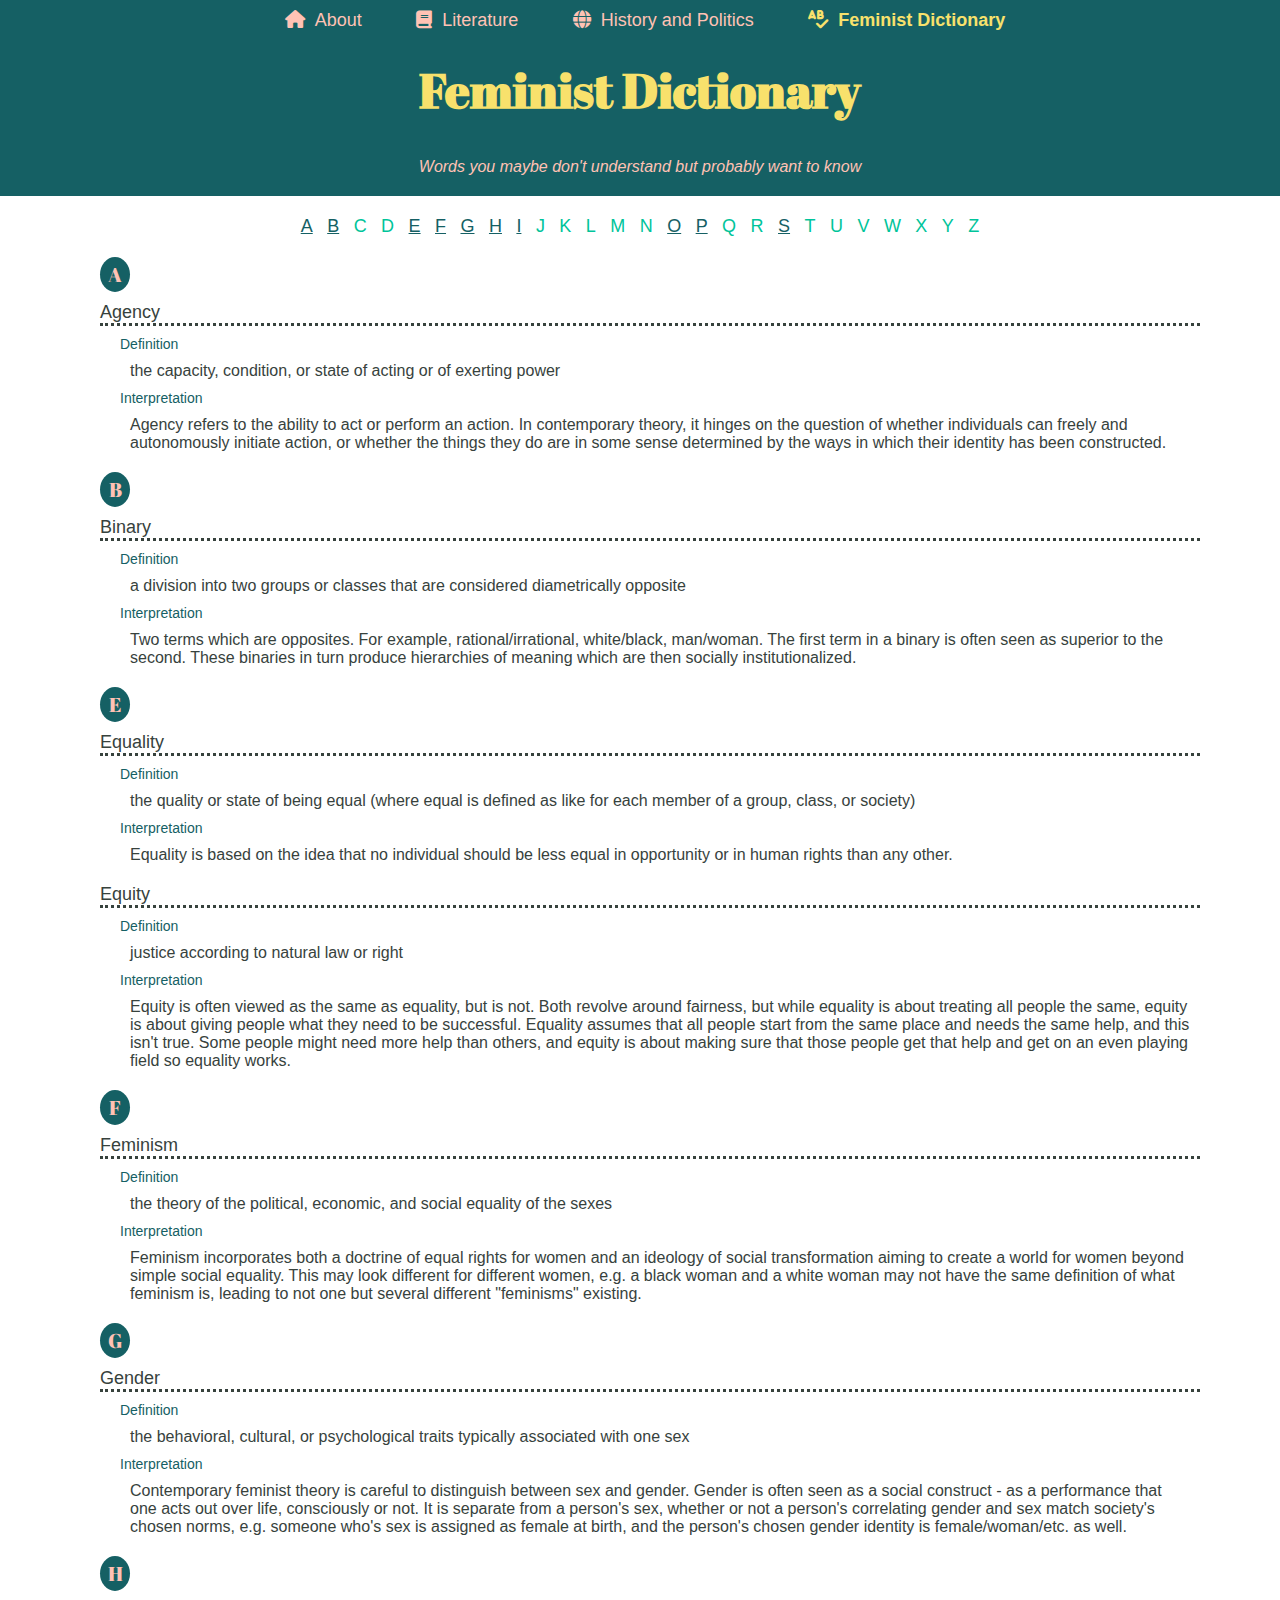
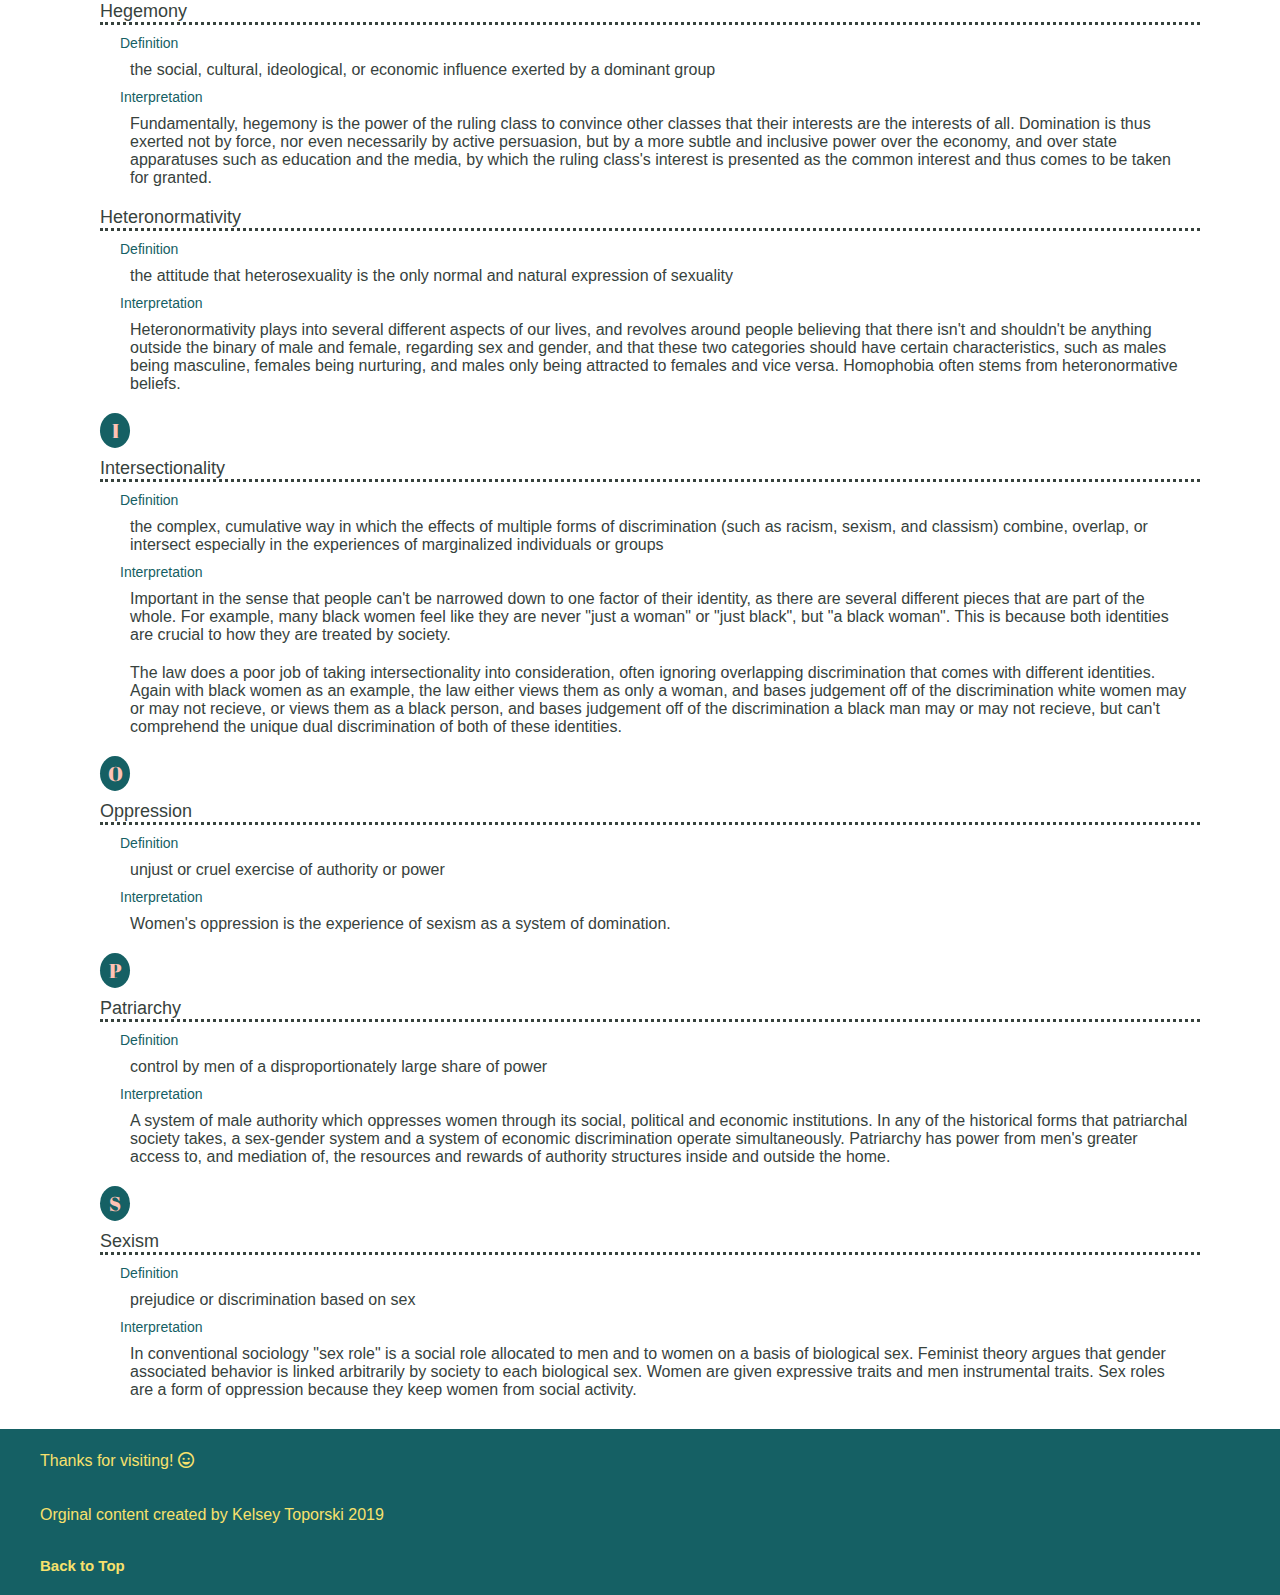
==== commit 58bdc988: "Add files via upload" ====
--- a/femdict.html
+++ b/femdict.html
@@ -9,7 +9,9 @@
   <link rel="stylesheet" href="css/reset.css">
   <link rel="stylesheet" href="css/style.css">
   <!-- connect to a Google font -->  
+  <link rel="stylesheet" link rel="stylesheet" type="text/css" href="//fonts.googleapis.com/css?family=Abril+Fatface">
   <!-- connect to a Font Aweseom font -->
+  <link rel="stylesheet" href="https://cdnjs.cloudflare.com/ajax/libs/font-awesome/6.2.0/css/all.css">
   <!-- connect to a favicon -->
   <link rel="icon" href="images/Yellow.png">
 
@@ -20,10 +22,10 @@
   <header>
     <nav>
         <ul>
-          <li><a href="index.html">About</a></li>
-          <li><a href="literature.html">Literature</a></li>
-          <li><a href="history.html">History and Politics</a></li>
-          <li><a class="active" href="femdict.html">Feminist Dictionary</a></li>
+          <li><a class="index_page" href="index.html">About</a></li>
+          <li><a class="lit_page" href="literature.html">Literature</a></li>
+          <li><a class="hist_page" href="history.html">History and Politics</a></li>
+          <li><a class="active dict_page" href="femdict.html">Feminist Dictionary</a></li>
         </ul>
     </nav>
       <!-- definitions from meriam webster -->
--- a/css/style.css
+++ b/css/style.css
@@ -11,16 +11,46 @@
     z-index: 1;
     top: 0;
     background-color: #156064;
+    animation-name:title;
+    animation-duration: 5s;
+}
+
+.lit_page::before{
+    content: '\f02d';
+    font: var(--fa-font-solid);
+    padding: 10px;
+}
+
+.hist_page::before{
+    content: '\f0ac';
+    font: var(--fa-font-solid);
+    padding: 10px;
+}
+
+.dict_page::before{
+    content: '\f891';
+    font: var(--fa-font-solid);
+    padding: 10px;
+}
+
+.index_page::before {
+    content: '\f015';
+    font: var(--fa-font-solid);
+    padding: 10px;
 }
 
 /* h1::before {
-    content: url('../images/Red.png');
-    padding: 10px;
+    content: '\f445';
+    font: var(--fa-font-solid);
+    padding: 20px;
+    font-size: 90%;
 }
 
 h1::after {
-    content: url('../images/Red.png');
-    padding: 10px;
+    content: '\f445';
+    font: var(--fa-font-solid);
+    padding: 20px;
+    font-size: 90%;
 } */
 
 /* body */
@@ -60,6 +90,7 @@
     font-family: 'Century Gothic', 'Futura', Arial, serif;
     padding: 10px 20px;
     font-style: normal;
+    font-size: 18px;
 }
 
 body nav ul li a {
@@ -74,6 +105,7 @@
 
 body nav ul li a:hover {
     color: #F8E16C;
+    padding: 5px 0px;
     border-bottom: 3px dotted #F8E16C;
     font-family: 'Century Gothic', 'Futura', Arial, serif;
 }
@@ -85,6 +117,54 @@
     display: flex;
     flex-direction: column;
     background-color: #FFF;
+}
+
+.synopsis {
+    margin: 0px 20px 30px;
+    line-height: 1.5;
+    text-align: center;
+}
+
+div.disclaimer {
+    background-color: #FFC2B4;
+    padding: 40px;
+}
+
+div.disclaimer p {
+    color: #156064;
+    line-height: 1.5;
+}
+
+.pages{
+    display: flex;
+    flex-direction: row;
+    justify-content: space-between;
+    align-items: flex-start;
+    margin: 0px 40px 30px;
+}
+
+p a {
+    color: #156064;
+    font-weight: bold;
+    text-decoration: none;
+}
+
+.page{
+    border-radius: 50px;
+    margin: 20px auto;
+    width: 25vw;
+    background-color: #F8E16C;
+    border-radius: 50px;
+}
+
+h2{
+    font-family: 'Abril Fatface', Georgia, Arial, serif;
+    color: #156064;
+    font-size: 20px;
+    margin-top: 20px;
+    text-decoration: none;
+    padding: 10px;
+    text-align: center;
 }
 
 .main_img {
@@ -94,55 +174,24 @@
     padding: 15px;
     border-radius: 200px;
     width: 90vw;
-    margin: 40px auto;
-}
-
-.synopsis {
-    margin: 20px;
-    line-height: 1.5;
-    text-align: center;
-}
-
-div.disclaimer {
-    background-color: #FFC2B4;
-    padding: 40px;
-}
-
-div.disclaimer p {
-    color: #156064;
-    line-height: 1.5;
-}
-
-.pages{
-    display: flex;
-    flex-direction: row;
-    justify-content: space-between;
-    align-items: flex-start;
-    margin: 0px 40px;
-}
-
-p a {
-    color: #156064;
-    font-weight: bold;
-    text-decoration: none;
-}
-
-.page{
-    border-radius: 50px;
-    margin: 20px auto;
-    width: 25vw;
-    background-color: #F8E16C;
-    border-radius: 50px;
-}
-
-.page h2{
-    font-family: 'Abril Fatface', Georgia, Arial, serif;
-    color: #156064;
-    font-size: 20px;
-    margin-top: 20px;
-    text-decoration: none;
-    padding: 10px;
-    text-align: center;
+    margin: 40px auto 0px;
+    z-index: 2;
+    opacity: 100%;
+}
+
+#reveal{
+    font-size: 200%;
+    position: relative;
+    top: -170px;
+    margin: 0px auto;
+    z-index: 1;
+    text-align: center;
+}
+
+.main_img:hover{
+    animation-name: hidden_message;
+    animation-duration: 10s; 
+    animation-delay: .1s;
 }
 
 .page p{
@@ -221,6 +270,7 @@
     margin: 20px;
     grid-column: 1/2;
     grid-row: 1 / span 4;
+    justify-self: center;
 }
 
 div:nth-child(2n + 1) img {
@@ -231,6 +281,7 @@
     margin: 20px;
     grid-column: -2/-1;
     grid-row: 1 / span 4;
+    justify-self: center;
 }
 
 body .terf,.racist {
@@ -274,6 +325,63 @@
     align-content: stretch;
 }
 
+div:nth-child(2n+1) .links{
+    grid-column: 1/2;
+    font-size: 200%;
+    display: flex;
+    flex-direction: row;
+    margin-left: 40px;
+    margin-bottom: 20px;
+}
+
+div:nth-child(2n) .links{
+    grid-column: 2/3;
+    font-size: 200%;
+    display: flex;
+    flex-direction: row;
+    margin-left: 40px;
+    margin-bottom: 20px;
+}
+
+div.links i{
+    color: #156064;
+    margin-top: 20px;
+    padding: 10px;
+}
+
+div.links i:hover {
+    color: #00C49A;
+}
+
+/* div.lit-hist:nth-child(2n) a{
+    grid-column: 2/3;
+    margin: 10px 40px;
+    font-size: 200%;
+    color: #156064;
+}
+
+div.lit-hist:nth-child(2n+1) a {
+    grid-column: 1/2;
+    margin: 10px 40px;
+    font-size: 200%;
+    color: #156064;
+}
+
+div.lit-hist:nth-child(2n) a:hover {
+    grid-column: 2/3;
+    margin: 10px 40px;
+    font-size: 200%;
+    color: #00C49A;
+}
+
+div.lit-hist:nth-child(2n+1) a:hover {
+    grid-column: 1/2;
+    margin: 10px 40px;
+    font-size: 200%;
+    color: #00C49A;
+} */
+
+
 /* femdict */
 
 p.subtitle {
@@ -364,9 +472,9 @@
 
 footer p.thanks{
     color: #F8E16C;
-    line-height: .5;
+    line-height: 1.5;
     margin-left: 20px;
-    margin-bottom: 20px;
+    margin-bottom: 30px;
     font-family: 'Century Gothic', 'Futura', Arial, serif;
 }
 
@@ -407,6 +515,10 @@
     text-decoration: 3px underline dotted;
     border: none;
     text-underline-offset: 5px;
+}
+
+#reveal{
+    display: none;
 }
 
 div h3 {
@@ -431,7 +543,7 @@
 }
 
 div img {
-    border: 8px dotted #00C49A;
+    border: 8px solid #00C49A;
     width: 80%;
     border-radius: 50%;
     padding: 10px;
@@ -452,7 +564,7 @@
     display: flex;
     flex-direction: column;
     justify-content: space-evenly;
-    margin: 50px;
+    margin: 20px;
     padding: 10px 10px;
     background-color: #FFF;
     border-radius: 50px;
@@ -482,17 +594,16 @@
     display: flex;
     flex-direction: column;
     align-self: center;
+    border: 3px solid #00C49A;
 }
 
 .main_img{
-    position: absolute;
-    border: none;
-    border-radius: 0%;
-    min-width: 900vw;
-    min-height: 147vh;
-    margin: 0px;
-    padding: 0px;
-    z-index: 0;
+    display: none;
+}
+
+.index_container{
+    background-image: url(../images/women_march_pano.jpg);
+    background-size: cover;
 }
 
 .synopsis{
@@ -501,6 +612,7 @@
     border-radius: 50px;
     padding: 20px;
     width: 80vw;
+    margin-top: 40px;
     align-self: center;
 }
 
@@ -538,12 +650,6 @@
     width: 80vw;
     background-color: #F8E16C;
     border-radius: 50px;
-    height: 80px;
-    overflow: hidden;
-}
-
-.page:focus {
-    height: auto;
 }
 
 
@@ -554,7 +660,7 @@
     margin-top: 20px;
     text-decoration: none;
     padding: 10px;
-    width: 80vw;
+    align-self: center;
     text-align: center;
 }
 
@@ -567,7 +673,59 @@
     z-index: 3;
 }
 
-}
-
-
-
+dl .letter {
+    width: 50px;
+    font-size: 40px;
+}
+
+dt {
+    font-family: 'Century Gothic', 'Futura', Arial, serif;
+    font-size: 24px;
+    margin: 10px 0px 10px 20px;
+    padding-bottom: 10px;
+    border-bottom: 3px dotted #37423D;
+
+}
+
+dd {
+    font-family: 'Century Gothic', 'Futura', Arial, serif;
+    font-size: 20px;
+    margin-left: 40px;
+    color: #156064;
+}
+
+dd p {
+    font-family: Arial, serif;
+    font-size: 18px;
+    padding: 10px;
+    color: #37423D;
+}
+
+.alphabet li {
+    font-size: 18px;
+}
+
+}
+
+@keyframes title{
+    from {color:#FFC2B4;
+        font-size: 400%;}
+    to {color:#F8E16C;
+        font-size: 300%;}
+}
+
+@keyframes hidden_message{
+    from {z-index:2;
+    opacity: 100%;}
+    to {z-index: 0;
+    opacity: 30%;}
+}
+
+@media screen and (prefers-reduced-motion: reduce) {
+    .main_img:hover,h1{
+    animation-name: initial;
+    }
+}
+
+
+
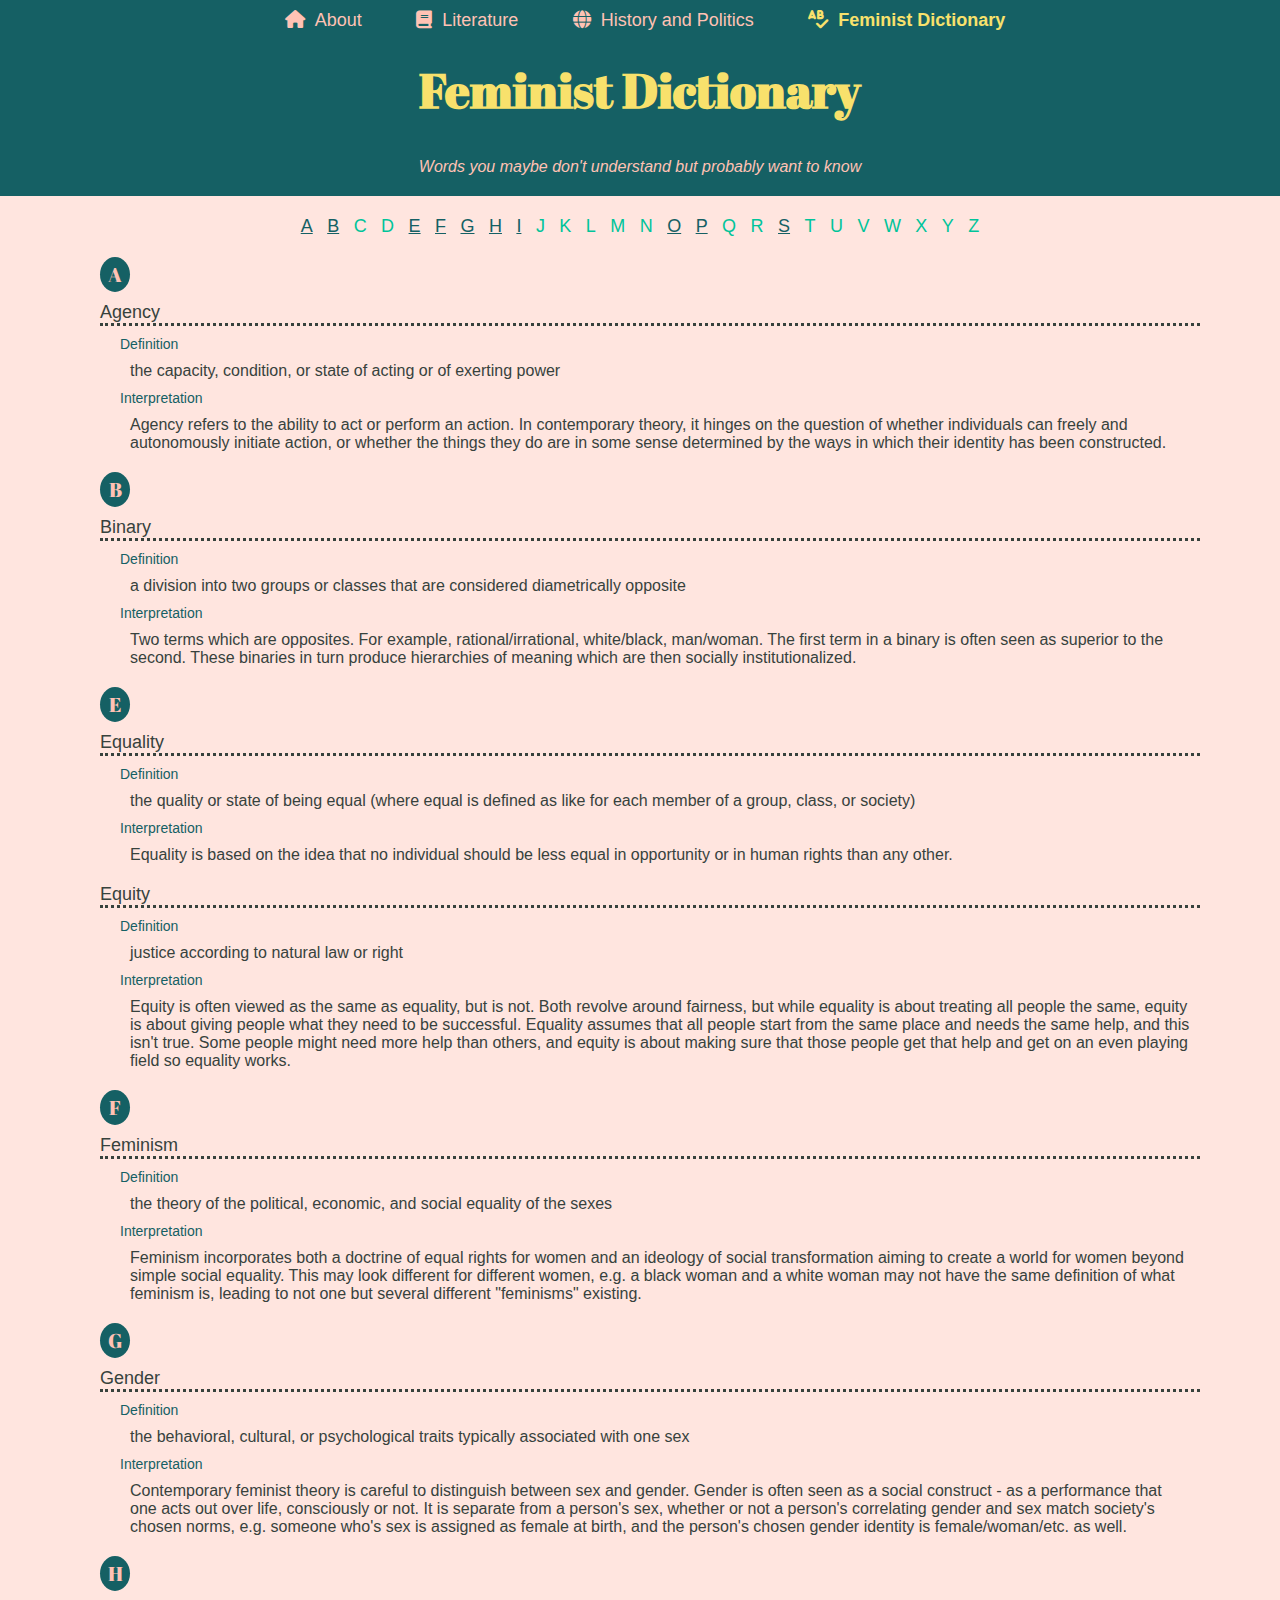
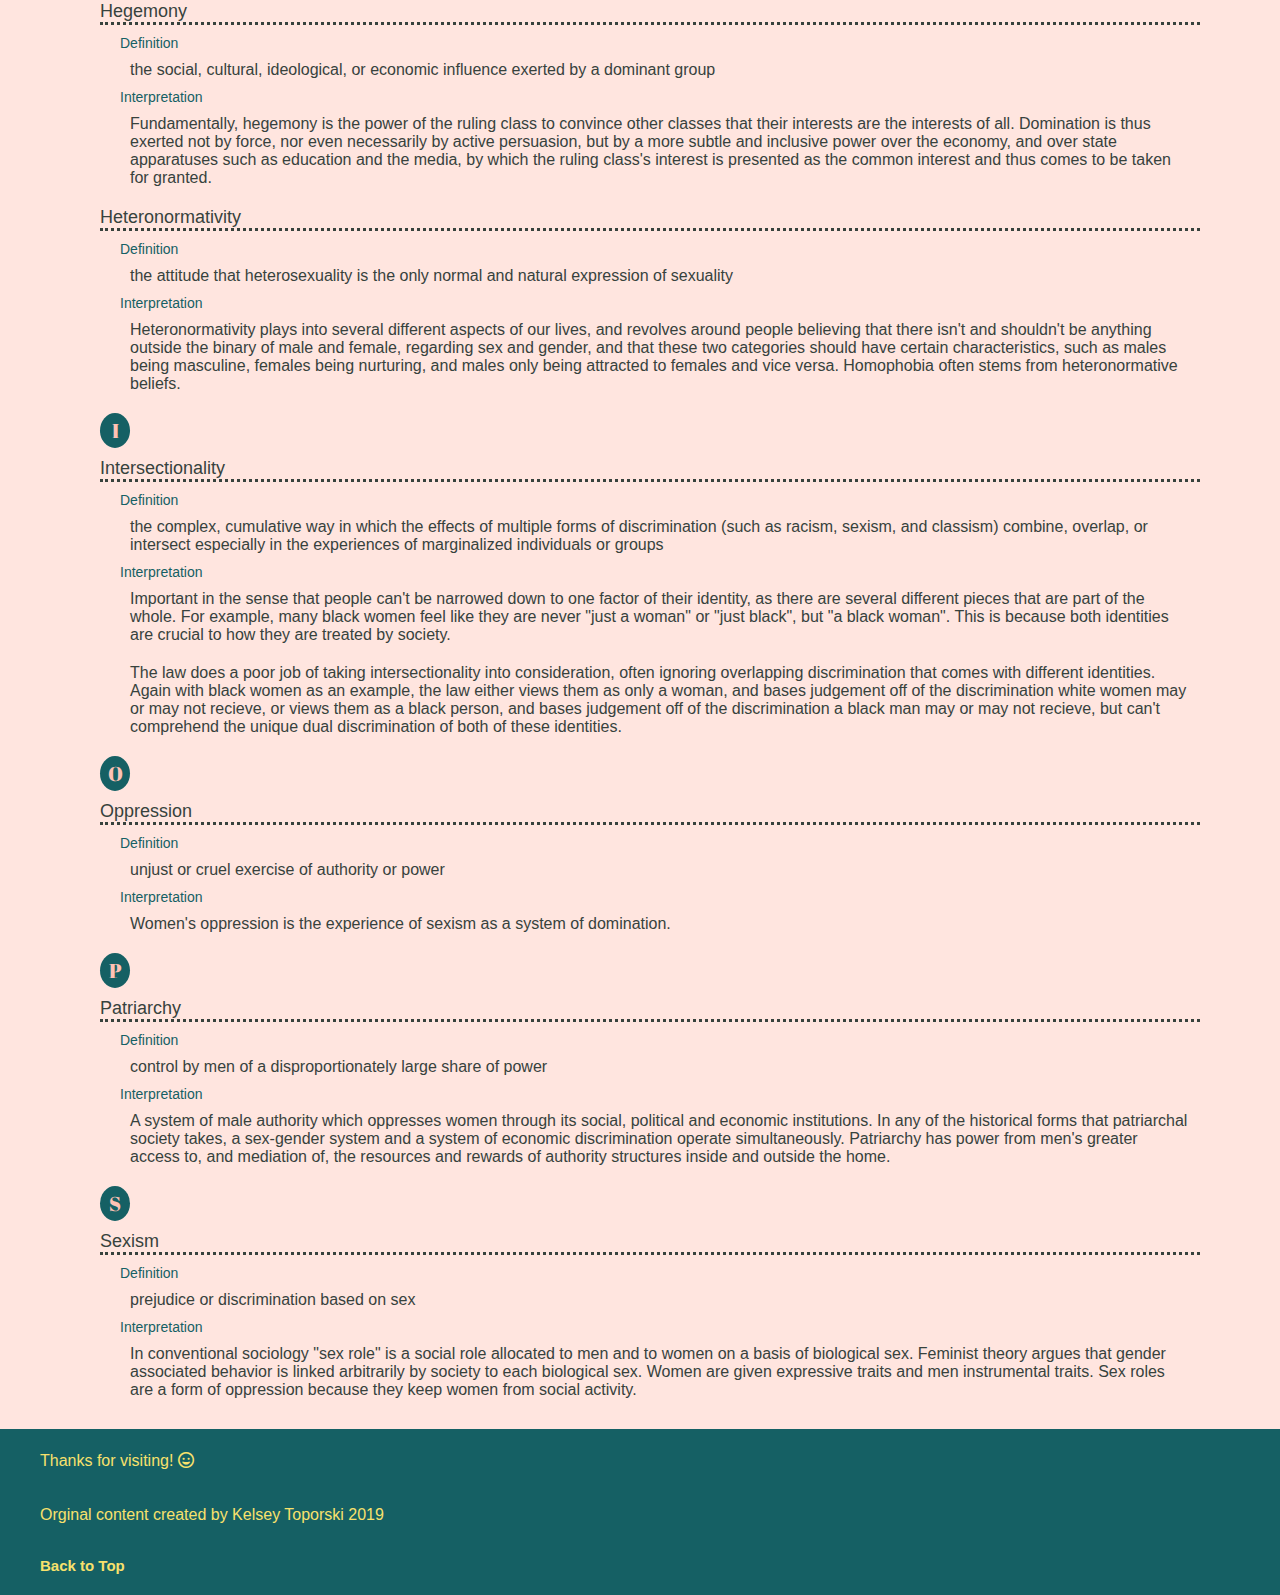
==== commit d716fd3b: "Add files via upload" ====
--- a/femdict.html
+++ b/femdict.html
@@ -18,7 +18,8 @@
   <title>Women's Web - Dictionary</title>
 </head>
 
-<body class="femdict">
+<body class="femdict" id="top">
+  <a href="#mainstuff" class="skip">Skip to Main Content</a>
   <header>
     <nav>
         <ul>
@@ -39,7 +40,7 @@
     <p class="subtitle">Words you maybe don't understand but probably want to know</p>
   </header>
 
-  <main>
+  <main id="mainstuff">
   
 
       <!-- definitions from meriam webster -->
--- a/css/style.css
+++ b/css/style.css
@@ -116,7 +116,7 @@
 .index_container {
     display: flex;
     flex-direction: column;
-    background-color: #FFF;
+    background-color: #ffe5df;
 }
 
 .synopsis {
@@ -155,6 +155,7 @@
     width: 25vw;
     background-color: #F8E16C;
     border-radius: 50px;
+    box-shadow: 10px 10px #156064;
 }
 
 h2{
@@ -190,7 +191,7 @@
 
 .main_img:hover{
     animation-name: hidden_message;
-    animation-duration: 10s; 
+    animation-duration: 3s; 
     animation-delay: .1s;
 }
 
@@ -202,7 +203,7 @@
 
 /* literature-history */
 
-div:nth-child(2n) h3 {
+div:nth-child(even) h3 {
     font-size: 18px;
     padding: 20px 40px 10px;
     color: #156064;
@@ -210,7 +211,7 @@
     grid-column: 2/3;
 }
 
-div:nth-child(2n+1) h3 {
+div:nth-child(odd) h3 {
     font-size: 18px;
     padding: 20px 40px 10px;
     color: #156064;
@@ -218,7 +219,7 @@
     grid-column: 1/2;
 }
 
-div.lit-hist:nth-child(2n) p {
+div.lit-hist:nth-child(even) p {
     color: #37423D;
     font-family: Arial, Helvetica, sans-serif;
     padding: 10px 80px;
@@ -226,7 +227,7 @@
     grid-column: 2/3;
 }
 
-div.lit-hist:nth-child(2n+1) p {
+div.lit-hist:nth-child(odd) p {
     color: #37423D;
     font-family: Arial, Helvetica, sans-serif;
     padding: 10px 80px;
@@ -234,12 +235,11 @@
     grid-column: 1/2;
 }
 
-div.lit-hist:nth-child(2n) h2 {
+div.lit-hist:nth-child(even) h2 {
     font-family: 'Abril Fatface',Georgia,Arial,serif;
     padding: 15px 40px;
     font-size: 24px;
     margin: 5px;
-    text-align: left;
     color: #156064;
     font-style: italic;
     grid-column: 2/3;
@@ -248,12 +248,11 @@
     text-align: center;
 }
 
-div.lit-hist:nth-child(2n+1) h2 {
+div.lit-hist:nth-child(odd) h2 {
     font-family: 'Abril Fatface',Georgia,Arial,serif;
     padding: 15px 40px;
     font-size: 24px;
     margin: 5px;
-    text-align: left;
     color: #156064;
     font-style: italic;
     grid-column: 1/2;
@@ -262,8 +261,8 @@
     text-align: center;
 }
 
-div:nth-child(2n) img {
-    border: 8px dotted #00C49A;
+div:nth-child(even) img {
+    border: 8px dotted #156064;
     width: 80%;
     border-radius: 50%;
     padding: 10px;
@@ -273,8 +272,8 @@
     justify-self: center;
 }
 
-div:nth-child(2n + 1) img {
-    border: 8px dotted #00C49A;
+div:nth-child(odd) img {
+    border: 8px dotted #156064;
     width: 80%;
     border-radius: 50%;
     padding: 10px;
@@ -288,7 +287,7 @@
     display: none;
 }
 
-div:nth-child(2n) .works {
+div:nth-child(even) .works {
     list-style: disc outside;
     line-height: 1.5;
     padding: 10px 60px;
@@ -299,7 +298,7 @@
     grid-column: 2/3;
 }
 
-div:nth-child(2n+1) .works {
+div:nth-child(odd) .works {
     list-style: disc outside;
     line-height: 1.5;
     padding: 10px 60px;
@@ -315,7 +314,7 @@
     grid-template-columns: 1fr 1fr;
     margin: 50px;
     padding: 40px;
-    background-color: #FFF;
+    background-color: #ffe5df;
     border-radius: 50px;
 }
 
@@ -325,7 +324,7 @@
     align-content: stretch;
 }
 
-div:nth-child(2n+1) .links{
+div:nth-child(odd) .links{
     grid-column: 1/2;
     font-size: 200%;
     display: flex;
@@ -334,7 +333,7 @@
     margin-bottom: 20px;
 }
 
-div:nth-child(2n) .links{
+div:nth-child(even) .links{
     grid-column: 2/3;
     font-size: 200%;
     display: flex;
@@ -460,7 +459,7 @@
 }
 
 .femdict {
-    background-color: #FFF;
+    background-color: #ffe5df;
 }
 
 /* footer */
@@ -489,7 +488,7 @@
 
 a.tops:hover{
     margin: 20px;
-    border-bottom: 3px dotted #FFF;
+    border-bottom: 3px dotted #ffe5df;
     font-family: 'Century Gothic', 'Futura', Arial, serif;
     text-decoration: none;
     font-weight: bold;
@@ -566,7 +565,7 @@
     justify-content: space-evenly;
     margin: 20px;
     padding: 10px 10px;
-    background-color: #FFF;
+    background-color: #ffd5cc;
     border-radius: 50px;
 }
 
@@ -576,12 +575,12 @@
     font-size: 18px;
 }
 
-div.lit-hist:nth-child(2n+1) p{
+div.lit-hist:nth-child(odd) p{
     padding: 10px 20px;
     margin: 0px;
 }
 
-div.lit-hist:nth-child(2n) p {
+div.lit-hist:nth-child(even) p {
     padding: 10px 20px;
     margin: 0px;
 }
@@ -648,8 +647,7 @@
     margin: 20px;
     align-self: center;
     width: 80vw;
-    background-color: #F8E16C;
-    border-radius: 50px;
+    box-shadow: none;
 }
 
 
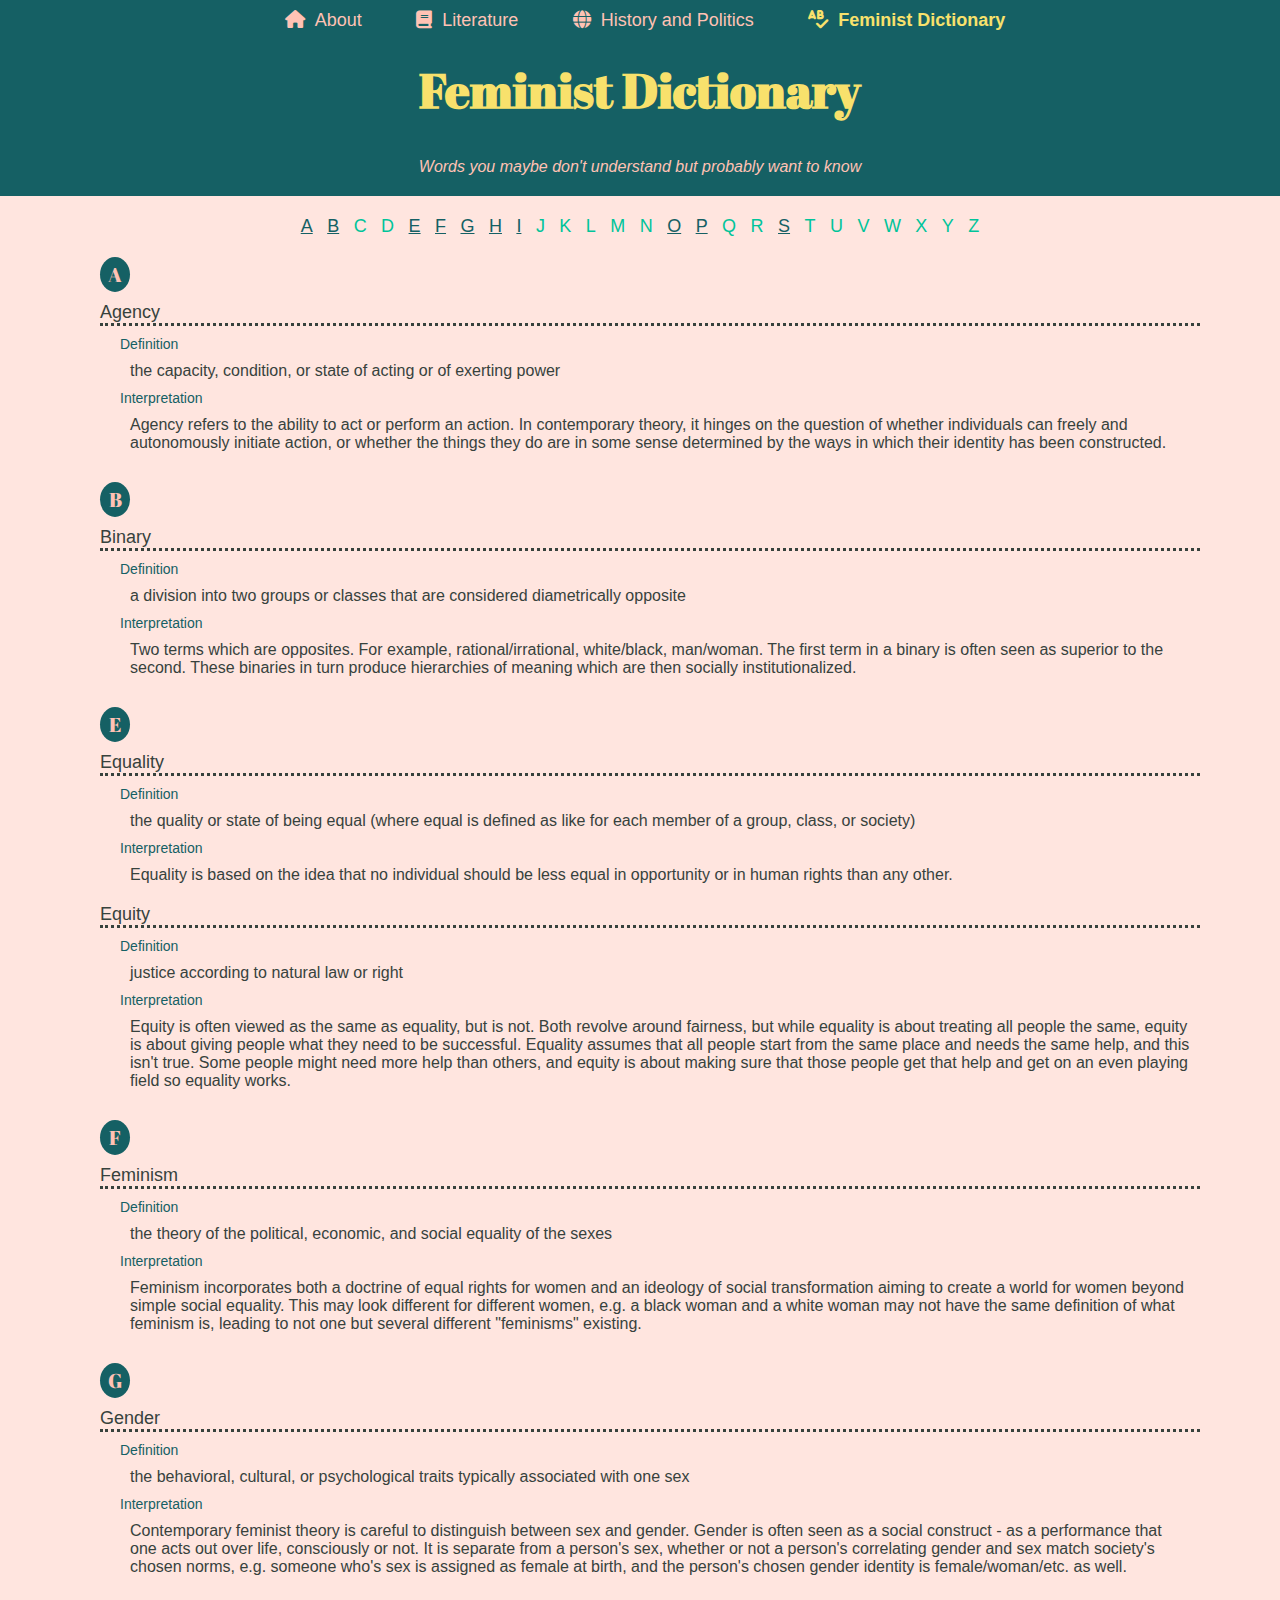
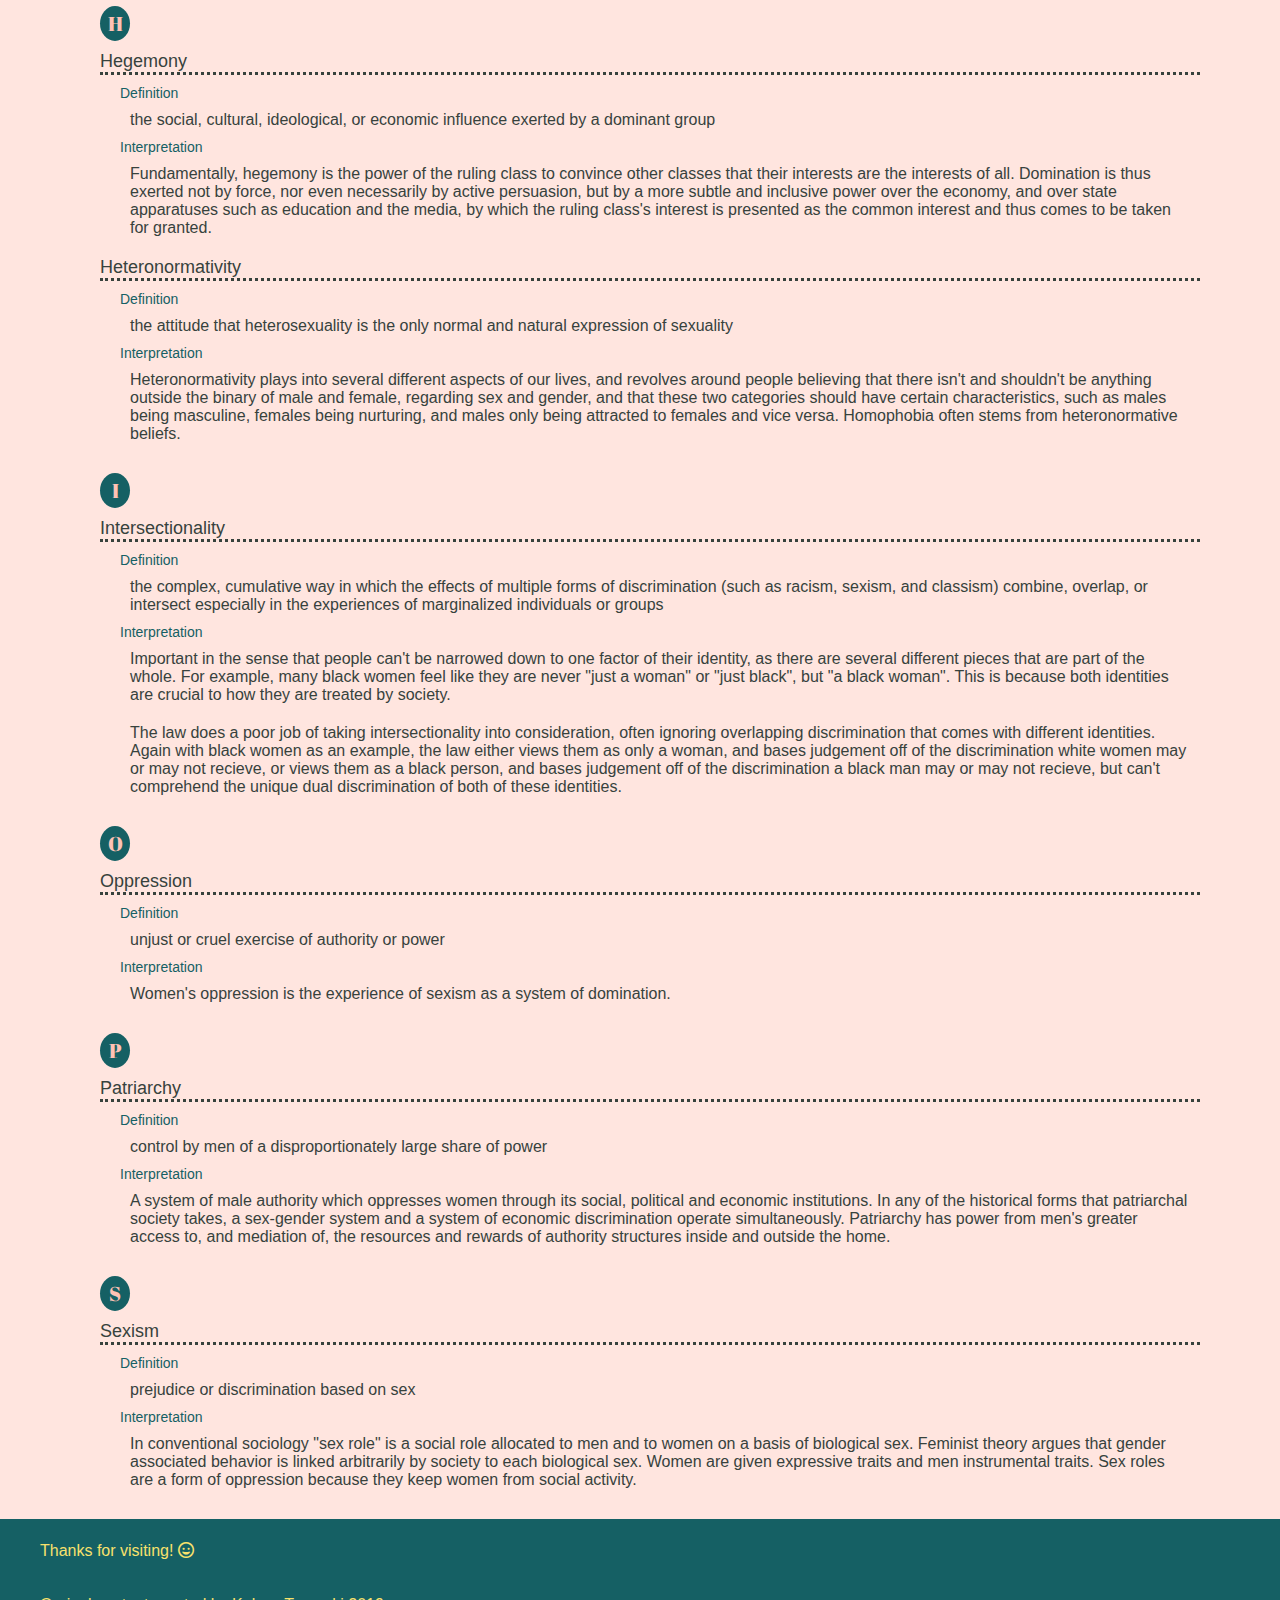
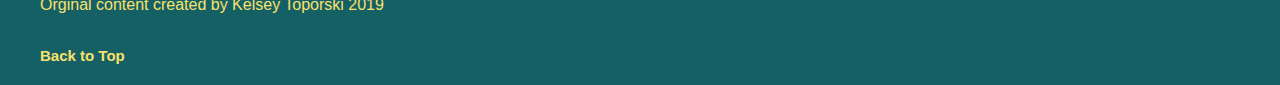
==== commit b6757906: "Add files via upload" ====
--- a/femdict.html
+++ b/femdict.html
@@ -8,6 +8,8 @@
   <!-- connects to the stylesheets -->
   <link rel="stylesheet" href="css/reset.css">
   <link rel="stylesheet" href="css/style.css">
+  <!--connect to javascript-->
+  <script rel="javascript--" src="js/index.js"></script>
   <!-- connect to a Google font -->  
   <link rel="stylesheet" link rel="stylesheet" type="text/css" href="//fonts.googleapis.com/css?family=Abril+Fatface">
   <!-- connect to a Font Aweseom font -->
@@ -22,12 +24,25 @@
   <a href="#mainstuff" class="skip">Skip to Main Content</a>
   <header>
     <nav>
+      <div id="stretchnav">
         <ul>
           <li><a class="index_page" href="index.html">About</a></li>
           <li><a class="lit_page" href="literature.html">Literature</a></li>
           <li><a class="hist_page" href="history.html">History and Politics</a></li>
           <li><a class="active dict_page" href="femdict.html">Feminist Dictionary</a></li>
         </ul>
+      </div>
+      <div id="menunav">
+        <div class="dropdown">
+          <i id="menu2" class="fa-solid fa-bars"><button class="dropbtn" onclick="dropdown()" aria-label="Menu"></button></i>
+          <div class="dropdown-content" id="myDropdown">
+            <li><a class="index_page" href="index.html">About</a></li>
+            <li><a class="lit_page" href="literature.html">Literature</a></li>
+            <li><a class="hist_page" href="history.html">History and Politics</a></li>
+            <li><a class="active dict_page" href="femdict.html">Feminist Dictionary</a></li>
+          </div>
+        </div>
+      </div>
     </nav>
       <!-- definitions from meriam webster -->
       <!-- interpretations from
@@ -79,137 +94,151 @@
       </ul>
 
       <dl>
-        <dt class="letter" id="A">A</h2>
-        <dt>Agency</dt>
-        <dd>Definition
+        <dt class="letter" id="A">A</dt>
+        <dt class="word">Agency</dt>
+        <dd class="hide">Definition
           <p>
             the capacity, condition, or state of acting or of exerting power
           </p></dd>
-        <dd>Interpretation
+        <dd class="hide">Interpretation
           <p>
             Agency refers to the ability to act or perform an action. In contemporary theory, it hinges on the question of whether individuals can freely and autonomously initiate action, or whether the things they do are in some sense determined by the ways in which their identity has been constructed.
           </p></dd>
-
-        <dt class="letter" id="B">B</h2>
-        <dt>Binary</dt>
-        <dd>Definition
+      </dl>
+
+      <dl>
+        <dt class="letter" id="B">B</dt>
+        <dt class="word" onclick="definition()">Binary</dt>
+        <dd class="hide">Definition
           <p>
             a division into two groups or classes that are considered diametrically opposite
           </p></dd>
-        <dd>Interpretation
+        <dd class="hide">Interpretation
           <p>
             Two terms which are opposites. For example, rational/irrational, white/black, man/woman. The first term in a binary is often seen as superior to the second. These binaries in turn produce hierarchies of meaning which are then socially institutionalized.
           </p></dd>
-        
-        <dt class="letter" id="E">E</h2>
-        <dt>Equality</dt>
-        <dd>Definition
+      </dl>
+
+      <dl>
+        <dt class="letter" id="E">E</dt>
+        <dt class="word">Equality</dt>
+        <dd class="hide">Definition
           <p>
             the quality or state of being equal (where equal is defined as like for each member of a group, class, or society)
           </p></dd>
-        <dd>Interpretation
+        <dd class="hide">Interpretation
           <p>
             Equality is based on the idea that no individual should be less equal in opportunity or in human rights than any other.
           </p></dd>
-        
-          
-        <dt>Equity</dt>
-        <dd>Definition
+        <dt class="word">Equity</dt>
+        <dd class="hide">Definition
           <p>
             justice according to natural law or right
           </p></dd>
-        <dd>Interpretation
+        <dd class="hide">Interpretation
           <p>
             Equity is often viewed as the same as equality, but is not. Both revolve around fairness, but while equality is about treating all people the same, equity is about giving people what they need to be successful. Equality assumes that all people start from the same place and needs the same help, and this isn't true. Some people might need more help than others, and equity is about making sure that those people get that help and get on an even playing field so equality works.
           </p></dd>
-        
-        <dt class="letter" id="F">F</h2>
-        <dt>Feminism</dt>
-        <dd>Definition
+      </dl>
+
+      <dl>
+        <dt class="letter" id="F">F</dt>
+        <dt class="word">Feminism</dt>
+        <dd class="hide">Definition
           <p>
             the theory of the political, economic, and social equality of the sexes
           </p></dd>
-        <dd>Interpretation
+        <dd class="hide">Interpretation
           <p>
             Feminism incorporates both a doctrine of equal rights for women and an ideology of social transformation aiming to create a world for women beyond simple social equality. This may look different for different women, e.g. a black woman and a white woman may not have the same definition of what feminism is, leading to not one but several different "feminisms" existing.
           </p></dd>
-       
-        <dt class="letter" id="G">G</h2>
-        <dt>Gender</dt>
-        <dd>Definition
+      </dl>
+
+      <dl>
+        <dt class="letter" id="G">G</dt>
+        <dt class="word">Gender</dt>
+        <dd class="hide">Definition
           <p>
             the behavioral, cultural, or psychological traits typically associated with one sex
           </p></dd>
-        <dd>Interpretation
+        <dd class="hide">Interpretation
           <p>
             Contemporary feminist theory is careful to distinguish between sex and gender. Gender is often seen as a social construct - as a performance that one acts out over life, consciously or not. It is separate from a person's sex, whether or not a person's correlating gender and sex match society's chosen norms, e.g. someone who's sex is assigned as female at birth, and the person's chosen gender identity is female/woman/etc. as well.
           </p></dd>
-        
-        <dt class="letter" id="H">H</h2>
-        <dt>Hegemony</dt>
-        <dd>Definition
+      </dl>
+
+      <dl>
+        <dt class="letter" id="H">H</dt>
+        <dt class="word">Hegemony</dt>
+        <dd class="hide">Definition
           <p>
             the social, cultural, ideological, or economic influence exerted by a dominant group
           </p></dd>
-        <dd>Interpretation
+        <dd class="hide">Interpretation
           <p>
             Fundamentally, hegemony is the power of the ruling class to convince other classes that their interests are the interests of all.  Domination is thus exerted not by force, nor even necessarily by active persuasion, but by a more subtle and inclusive power over the economy, and over state apparatuses such as education and the media, by which the ruling class's interest is presented as the common interest and thus comes to be taken for granted.
           </p></dd>
-       
-          
-        <dt>Heteronormativity</dt>
-        <dd>Definition
+        <dt class="word">Heteronormativity</dt>
+        <dd class="hide">Definition
           <p>
             the attitude that heterosexuality is the only normal and natural expression of sexuality
           </p></dd>
-        <dd>Interpretation
+        <dd class="hide">Interpretation
           <p>
             Heteronormativity plays into several different aspects of our lives, and revolves around people believing that there isn't and shouldn't be anything outside the binary of male and female, regarding sex and gender, and that these two categories should have certain characteristics, such as males being masculine, females being nurturing, and males only being attracted to females and vice versa. Homophobia often stems from heteronormative beliefs.
           </p></dd>
-        
-        <dt class="letter" id="I">I</h2>
-        <dt>Intersectionality</dt>
-        <dd>Definition
+      </dl>
+
+      <dl>
+        <dt class="letter" id="I">I</dt>
+        <dt class="word">Intersectionality</dt>
+        <dd class="hide">Definition
           <p>
             the complex, cumulative way in which the effects of multiple forms of discrimination (such as racism, sexism, and classism) combine, overlap, or intersect especially in the experiences of marginalized individuals or groups
           </p></dd>
-        <dd>Interpretation
+        <dd class="hide">Interpretation
           <p>
             Important in the sense that people can't be narrowed down to one factor of their identity, as there are several different pieces that are part of the whole. For example, many black women feel like they are never "just a woman" or "just black", but "a black woman". This is because both identities are crucial to how they are treated by society.
           </p>
           <p>
             The law does a poor job of taking intersectionality into consideration, often ignoring overlapping discrimination that comes with different identities. Again with black women as an example, the law either views them as only a woman, and bases judgement off of the discrimination white women may or may not recieve, or views them as a black person, and bases judgement off of the discrimination a black man may or may not recieve, but can't comprehend the unique dual discrimination of both of these identities.
           </p></dd>
-           
-        <dt class="letter" id="O">O</h2>
-        <dt>Oppression</dt>
-        <dd>Definition
+      </dl>
+
+      <dl>
+        <dt class="letter" id="O">O</dt>
+        <dt class="word">Oppression</dt>
+        <dd class="hide">Definition
           <p>
             unjust or cruel exercise of authority or power
           </p></dd>
-        <dd>Interpretation
+        <dd class="hide">Interpretation
           <p>
             Women's oppression is the experience of sexism as a system of domination.
           </p></dd>
-       
-        <dt class="letter" id="P">P</h2>
-        <dt>Patriarchy</dt>
-        <dd>Definition
+      </dl>
+
+      <dl>
+        <dt class="letter" id="P">P</dt>
+        <dt class="word">Patriarchy</dt>
+        <dd class="hide">Definition
           <p>
             control by men of a disproportionately large share of power
           </p></dd>
-        <dd>Interpretation
+        <dd class="hide">Interpretation
           <p>
             A system of male authority which oppresses women through its social, political and economic institutions. In any of the historical forms that patriarchal society takes, a sex-gender system and a system of economic discrimination operate simultaneously. Patriarchy has power from men's greater access to, and mediation of, the resources and rewards of authority structures inside and outside the home.
           </p></dd>
-             
-        <dt class="letter" id="S">S</h2>
-        <dt>Sexism</dt>
-        <dd>Definition
+      </dl>
+
+      <dl>
+        <dt class="letter" id="S">S</dt>
+        <dt class="word">Sexism</dt>
+        <dd class="hide">Definition
           <p>
             prejudice or discrimination based on sex
           </p></dd>
-        <dd>Interpretation
+        <dd class="hide">Interpretation
           <p>
             In conventional sociology "sex role" is a social role allocated to men and to women on a basis of biological sex. Feminist theory argues that gender associated behavior is linked arbitrarily by society to each biological sex. Women are given expressive traits and men instrumental traits. Sex roles are a form of oppression because they keep women from social activity.
           </p></dd>
--- a/css/style.css
+++ b/css/style.css
@@ -1,3 +1,5 @@
+/* DESKTOP */
+
 /* header */
 
 h1 {
@@ -39,19 +41,9 @@
     padding: 10px;
 }
 
-/* h1::before {
-    content: '\f445';
-    font: var(--fa-font-solid);
-    padding: 20px;
-    font-size: 90%;
-}
-
-h1::after {
-    content: '\f445';
-    font: var(--fa-font-solid);
-    padding: 20px;
-    font-size: 90%;
-} */
+#menunav {
+    display: none;
+}
 
 /* body */
 
@@ -185,7 +177,7 @@
     position: relative;
     top: -170px;
     margin: 0px auto;
-    z-index: 1;
+    z-index: 0;
     text-align: center;
 }
 
@@ -193,6 +185,7 @@
     animation-name: hidden_message;
     animation-duration: 3s; 
     animation-delay: .1s;
+    animation-fill-mode: forwards;
 }
 
 .page p{
@@ -202,6 +195,19 @@
 
 
 /* literature-history */
+
+
+div.lit-hist{
+    opacity: 50%;
+}
+
+div.lit-hist:hover{
+    opacity: 100%;
+}
+
+div.lit-hist:focus {
+    opacity: 100%;
+}
 
 div:nth-child(even) h3 {
     font-size: 18px;
@@ -268,7 +274,7 @@
     padding: 10px;
     margin: 20px;
     grid-column: 1/2;
-    grid-row: 1 / span 4;
+    grid-row: 1 / span 7;
     justify-self: center;
 }
 
@@ -279,7 +285,7 @@
     padding: 10px;
     margin: 20px;
     grid-column: -2/-1;
-    grid-row: 1 / span 4;
+    grid-row: 1 / span 7;
     justify-self: center;
 }
 
@@ -318,11 +324,6 @@
     border-radius: 50px;
 }
 
-.lit-hist img {
-    display: flex;
-    flex-direction: column;
-    align-content: stretch;
-}
 
 div:nth-child(odd) .links{
     grid-column: 1/2;
@@ -352,35 +353,6 @@
     color: #00C49A;
 }
 
-/* div.lit-hist:nth-child(2n) a{
-    grid-column: 2/3;
-    margin: 10px 40px;
-    font-size: 200%;
-    color: #156064;
-}
-
-div.lit-hist:nth-child(2n+1) a {
-    grid-column: 1/2;
-    margin: 10px 40px;
-    font-size: 200%;
-    color: #156064;
-}
-
-div.lit-hist:nth-child(2n) a:hover {
-    grid-column: 2/3;
-    margin: 10px 40px;
-    font-size: 200%;
-    color: #00C49A;
-}
-
-div.lit-hist:nth-child(2n+1) a:hover {
-    grid-column: 1/2;
-    margin: 10px 40px;
-    font-size: 200%;
-    color: #00C49A;
-} */
-
-
 /* femdict */
 
 p.subtitle {
@@ -494,14 +466,108 @@
     font-weight: bold;
 }
 
-
-/* .container{
-    display: grid;
-    grid-template-columns: 1fr 1fr;
-    align-content: center;
-} */
-
-@media screen and (max-width: 700px) {
+/* PHONE */
+@media screen and (max-width:700px){
+header{
+    background-color: #156064;
+    z-index: 1;
+}
+
+#menu1{
+    margin: 20px 0px 0px 30px;
+    color: #FFC2B4;
+    font-size: 40px;
+}
+
+#menu2 {
+    margin: 20px 0px 0px 30px;
+    color: #FFC2B4;
+    font-size: 40px;
+}
+
+#menu3 {
+    margin: 20px 0px 0px 30px;
+    color: #FFC2B4;
+    font-size: 40px;
+}
+
+#menu4 {
+    margin: 20px 0px 0px 30px;
+    color: #FFC2B4;
+    font-size: 40px;
+}
+
+nav{
+    z-index: 1;
+}
+
+h1{
+    z-index: 0;
+}
+
+body {
+    z-index: 0;
+}
+
+#stretchnav {
+    display: none;
+}
+
+.dropdown {
+    position: relative;
+    display: inline-block;
+}
+
+#menunav {
+    display: inline;
+    list-style: none;
+}
+
+.dropdown .dropbtn {
+    cursor: pointer;
+    font-family: 'Century Gothic', 'Futura', Arial, serif;
+    font-size: 18px;
+    border: none;
+    outline: none;
+    color: #FFC2B4;
+    padding: 14px 16px;
+    background-color: inherit;
+    font-family: inherit;
+    margin: 0;
+}
+
+.dropdown-content {
+    display: none;
+    position: absolute;
+    background-color: #ffe5df;
+    min-width: 300px;
+    box-shadow: 0px 8px 16px 0px #37423D;
+    z-index: 1;
+}
+
+.dropdown-content a {
+    color: #156064;
+    padding: 6px 16px;
+    display: block;
+    text-align: left;
+    text-decoration: none;
+}
+
+.dropdown-content a.active{
+    text-decoration: underline;
+}
+
+.dropdown-content a:hover {
+    background-color: #FFC2B4;
+}
+
+.show {
+    display: block;
+}
+
+.main_img {
+    z-index: 0;
+}
 
 body nav ul li{
     display: flex;
@@ -541,14 +607,6 @@
     text-align: center;
 }
 
-div img {
-    border: 8px solid #00C49A;
-    width: 80%;
-    border-radius: 50%;
-    padding: 10px;
-    margin: 20px;
-}
-
 .works {
     list-style: disc inside;
     line-height: 1.5;
@@ -563,9 +621,10 @@
     display: flex;
     flex-direction: column;
     justify-content: space-evenly;
+    opacity: 100%;
     margin: 20px;
     padding: 10px 10px;
-    background-color: #ffd5cc;
+    background-color: #ffe5df;
     border-radius: 50px;
 }
 
@@ -590,10 +649,12 @@
 }
 
 div.lit-hist img {
-    display: flex;
-    flex-direction: column;
+    /* display: flex;
+    flex-direction: column; */
+    width: 80%;
+    margin: 20px 5px;
     align-self: center;
-    border: 3px solid #00C49A;
+    border: 3px solid #156064;
 }
 
 .main_img{
@@ -650,7 +711,6 @@
     box-shadow: none;
 }
 
-
 .page h2{
     font-family: 'Abril Fatface', Georgia, Arial, serif;
     color: #156064;
@@ -702,28 +762,328 @@
 .alphabet li {
     font-size: 18px;
 }
-
-}
-
-@keyframes title{
-    from {color:#FFC2B4;
-        font-size: 400%;}
-    to {color:#F8E16C;
-        font-size: 300%;}
-}
-
-@keyframes hidden_message{
-    from {z-index:2;
-    opacity: 100%;}
-    to {z-index: 0;
-    opacity: 30%;}
+}
+
+/* TABLET - Portrait and Landscape */
+@media screen and (min-device-width: 834px) and (max-device-width: 1250px) {
+/* Dropdown menu */
+
+header{
+    z-index: 1;
+}
+
+body{
+    z-index: 0;
+}
+
+#stretchnav {
+    display: none;
+}
+
+.dropdown {
+    position: relative;
+    display: inline-block;
+}
+
+#menunav {
+    display: inline;
+    list-style: none;
+}
+
+.dropdown .dropbtn {
+    cursor: pointer;
+    font-family: 'Century Gothic', 'Futura', Arial, serif;
+    font-size: 18px;
+    border: none;
+    outline: none;
+    color: #FFC2B4;
+    padding: 14px 16px;
+    background-color: inherit;
+    font-family: inherit;
+    margin: 0;
+}
+
+.dropdown-content {
+    display: none;
+    position: absolute;
+    background-color: #ffe5df;
+    min-width: 300px;
+    box-shadow: 0px 8px 16px 0px #37423D;
+    z-index: 1;
+}
+
+.dropdown-content a {
+    color: #156064;
+    padding: 6px 16px;
+    display: block;
+    text-align: left;
+    text-decoration: none;
+}
+
+.dropdown-content a:hover {
+    background-color: #FFC2B4;
+}
+
+.dropdown-content a.active {
+    text-decoration: underline;
+}
+
+h1{
+    z-index: -1;
+}
+
+.main_img{
+    z-index: 0;
+}
+
+#menu1 {
+    margin: 20px 0px 0px 30px;
+    color: #FFC2B4;
+    font-size: 40px;
+}
+
+#menu2 {
+    margin: 20px 0px 0px 30px;
+    color: #FFC2B4;
+    font-size: 40px;
+}
+
+#menu3 {
+    margin: 20px 0px 0px 30px;
+    color: #FFC2B4;
+    font-size: 40px;
+}
+
+#menu4 {
+    margin: 20px 0px 0px 30px;
+    color: #FFC2B4;
+    font-size: 40px;
+}
+
+div.lit-hist{
+    opacity: 100%;
+}
+
+#reveal{
+    color: #156064;
+}
+
+.main_img{
+    opacity: 50%;
+}
+
+.show {
+    display: block;
+}
+
+}
+
+/* TABLET - Portrait */
+@media screen and (min-device-width: 800px) and (max-device-width: 850px) and (orientation: portrait) {
+
+header {
+    z-index: 1;
+}
+
+body {
+    z-index: 0;
+}
+
+#stretchnav {
+    display: none;
+}
+
+.dropdown {
+    position: relative;
+    display: inline-block;
+}
+
+#menunav {
+    display: inline;
+    list-style: none;
+}
+
+.dropdown .dropbtn {
+    cursor: pointer;
+    font-family: 'Century Gothic', 'Futura', Arial, serif;
+    font-size: 18px;
+    border: none;
+    outline: none;
+    color: #FFC2B4;
+    padding: 14px 16px;
+    background-color: inherit;
+    font-family: inherit;
+    margin: 0;
+}
+
+.dropdown-content {
+    display: none;
+    position: absolute;
+    background-color: #ffe5df;
+    min-width: 300px;
+    box-shadow: 0px 8px 16px 0px #37423D;
+    z-index: 1;
+}
+
+.dropdown-content a {
+    color: #156064;
+    padding: 6px 16px;
+    display: block;
+    text-align: left;
+    text-decoration: none;
+}
+
+.dropdown-content a:hover {
+    background-color: #FFC2B4;
+}
+
+.dropdown-content a.active {
+    text-decoration: underline;
+}
+
+h1 {
+    z-index: -1;
+}
+
+.main_img {
+    z-index: 0;
+}
+
+#menu1 {
+    margin: 20px 0px 0px 30px;
+    color: #FFC2B4;
+    font-size: 40px;
+}
+
+#menu2 {
+    margin: 20px 0px 0px 30px;
+    color: #FFC2B4;
+    font-size: 40px;
+}
+
+#menu3 {
+    margin: 20px 0px 0px 30px;
+    color: #FFC2B4;
+    font-size: 40px;
+}
+
+#menu4 {
+    margin: 20px 0px 0px 30px;
+    color: #FFC2B4;
+    font-size: 40px;
+}
+
+#reveal{
+    display: none;
+}
+
+.synopsis{
+    margin-top: 20px;
+}
+
+.show {
+    display: block;
+}
+
+.pages{
+    display: flex;
+    flex-wrap: wrap;
+}
+
+.page p {
+    padding: 5px;
+}
+
+.page{
+    width: 40vw;
+    align-content: center;
+    box-sizing: border-box;
+    box-shadow: inset;
+}
+
+div.lit-hist{
+    opacity: 100%;
+}
+
+div.lit-hist:nth-child(odd) img {
+    grid-area: 1/2/2/3;
+}
+
+div.lit-hist:nth-child(odd) h2 {
+    font-size: 50px;
+    align-self: center;
+    background-color: #ffe5df;
+}
+
+div.lit-hist:nth-child(odd) p {
+    grid-column: 1/3;
+}
+
+div.lit-hist:nth-child(odd) .works {
+    grid-column: 1/3;
+}
+
+div.lit-hist:nth-child(even) img {
+    grid-area: 1/1/2/2;
+}
+
+div.lit-hist:nth-child(even) h2 {
+    font-size: 50px;
+    align-self: center;
+    grid-area: 1/2/2/3;
+    background-color: #ffe5df;
+}
+
+div.lit-hist:nth-child(even) h3 {
+    grid-column: 1/2;
+}
+
+div.lit-hist:nth-child(even) p {
+    grid-column: 1/3;
+}
+
+div.lit-hist:nth-child(even) .works {
+    grid-column: 1/3;
+}
+
+div.lit-hist:nth-child(even) .links {
+    grid-column: 1/3;
+}
+
+
+
+}
+
+
+/* ANIMATIONS */
+@keyframes title {
+    from {
+        color: #FFC2B4;
+        font-size: 400%;
+    }
+
+    to {
+        color: #F8E16C;
+        font-size: 300%;
+    }
+}
+
+@keyframes hidden_message {
+    from {
+        z-index: 2;
+        opacity: 100%;
+    }
+
+    to {
+        z-index: 0;
+        opacity: 30%;
+    }
 }
 
 @media screen and (prefers-reduced-motion: reduce) {
-    .main_img:hover,h1{
-    animation-name: initial;
+
+    .main_img:hover,
+    h1 {
+        animation-name: initial;
     }
 }
-
-
-
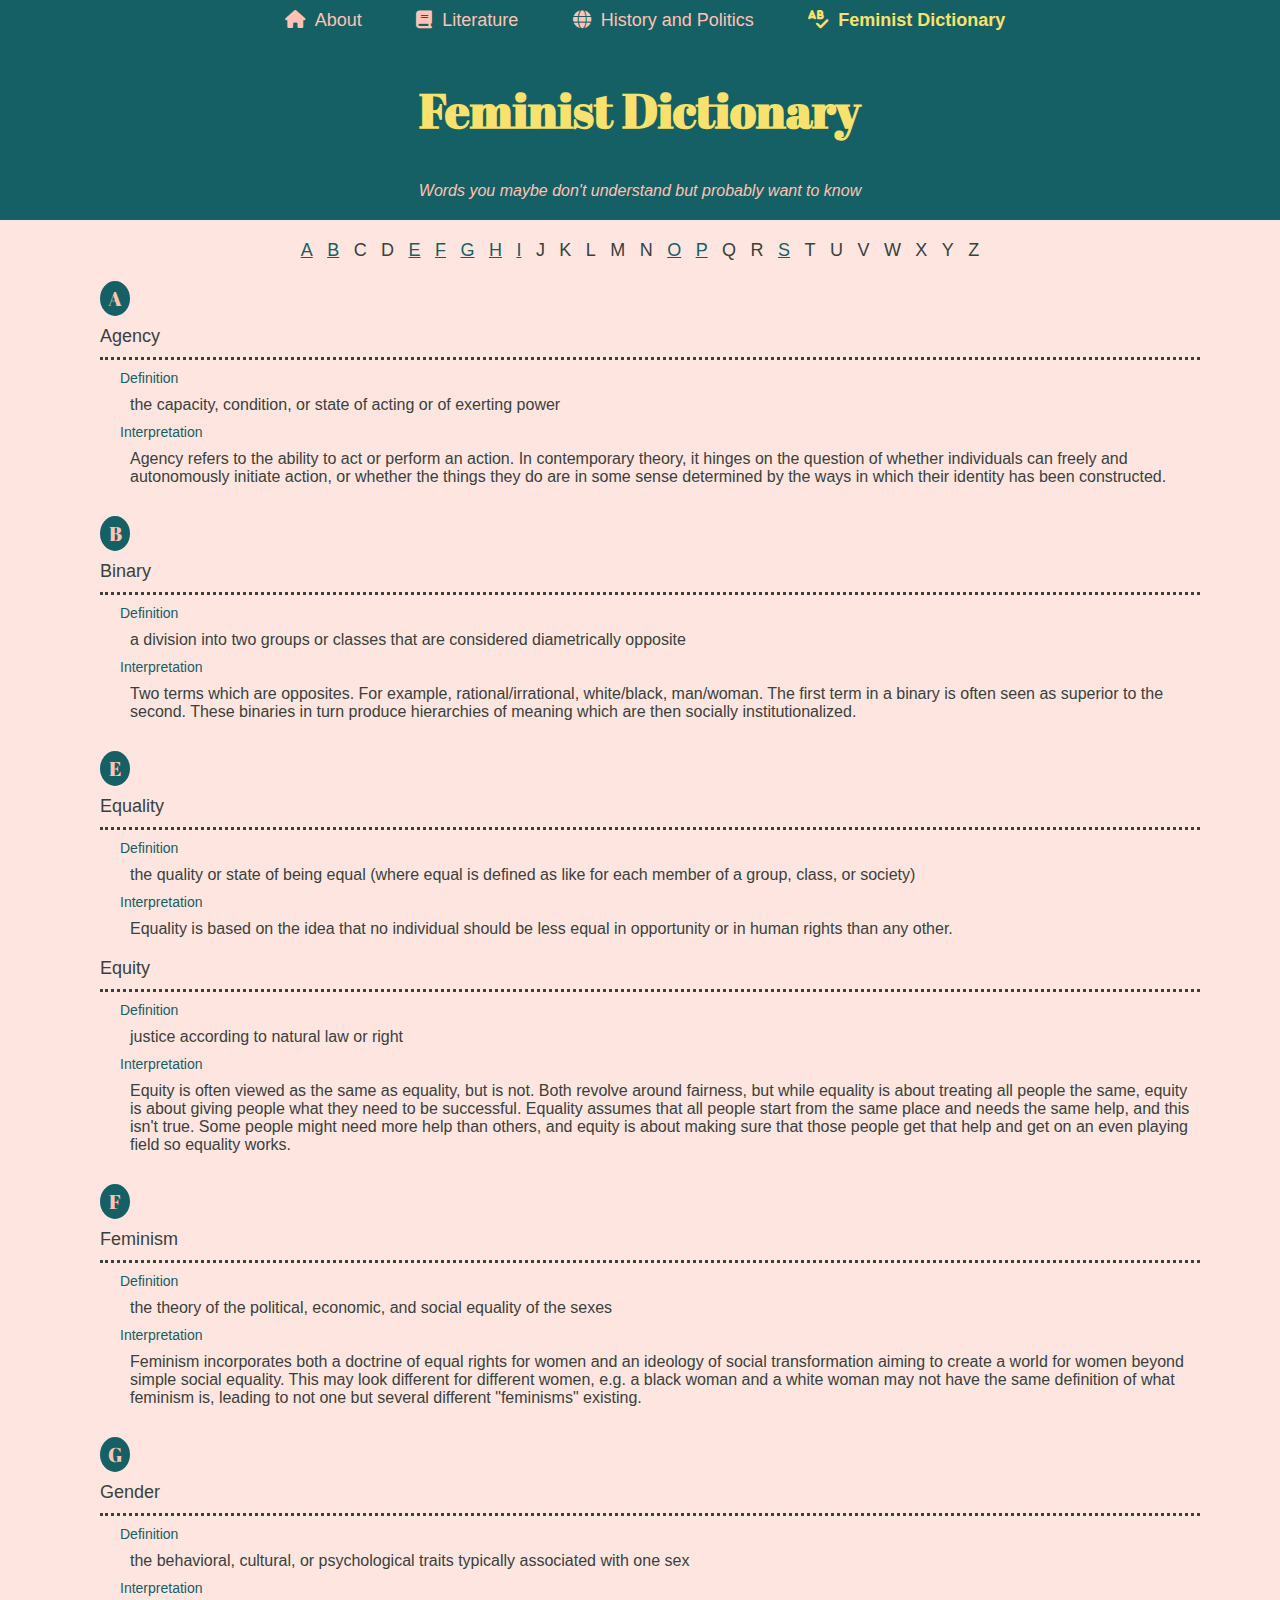
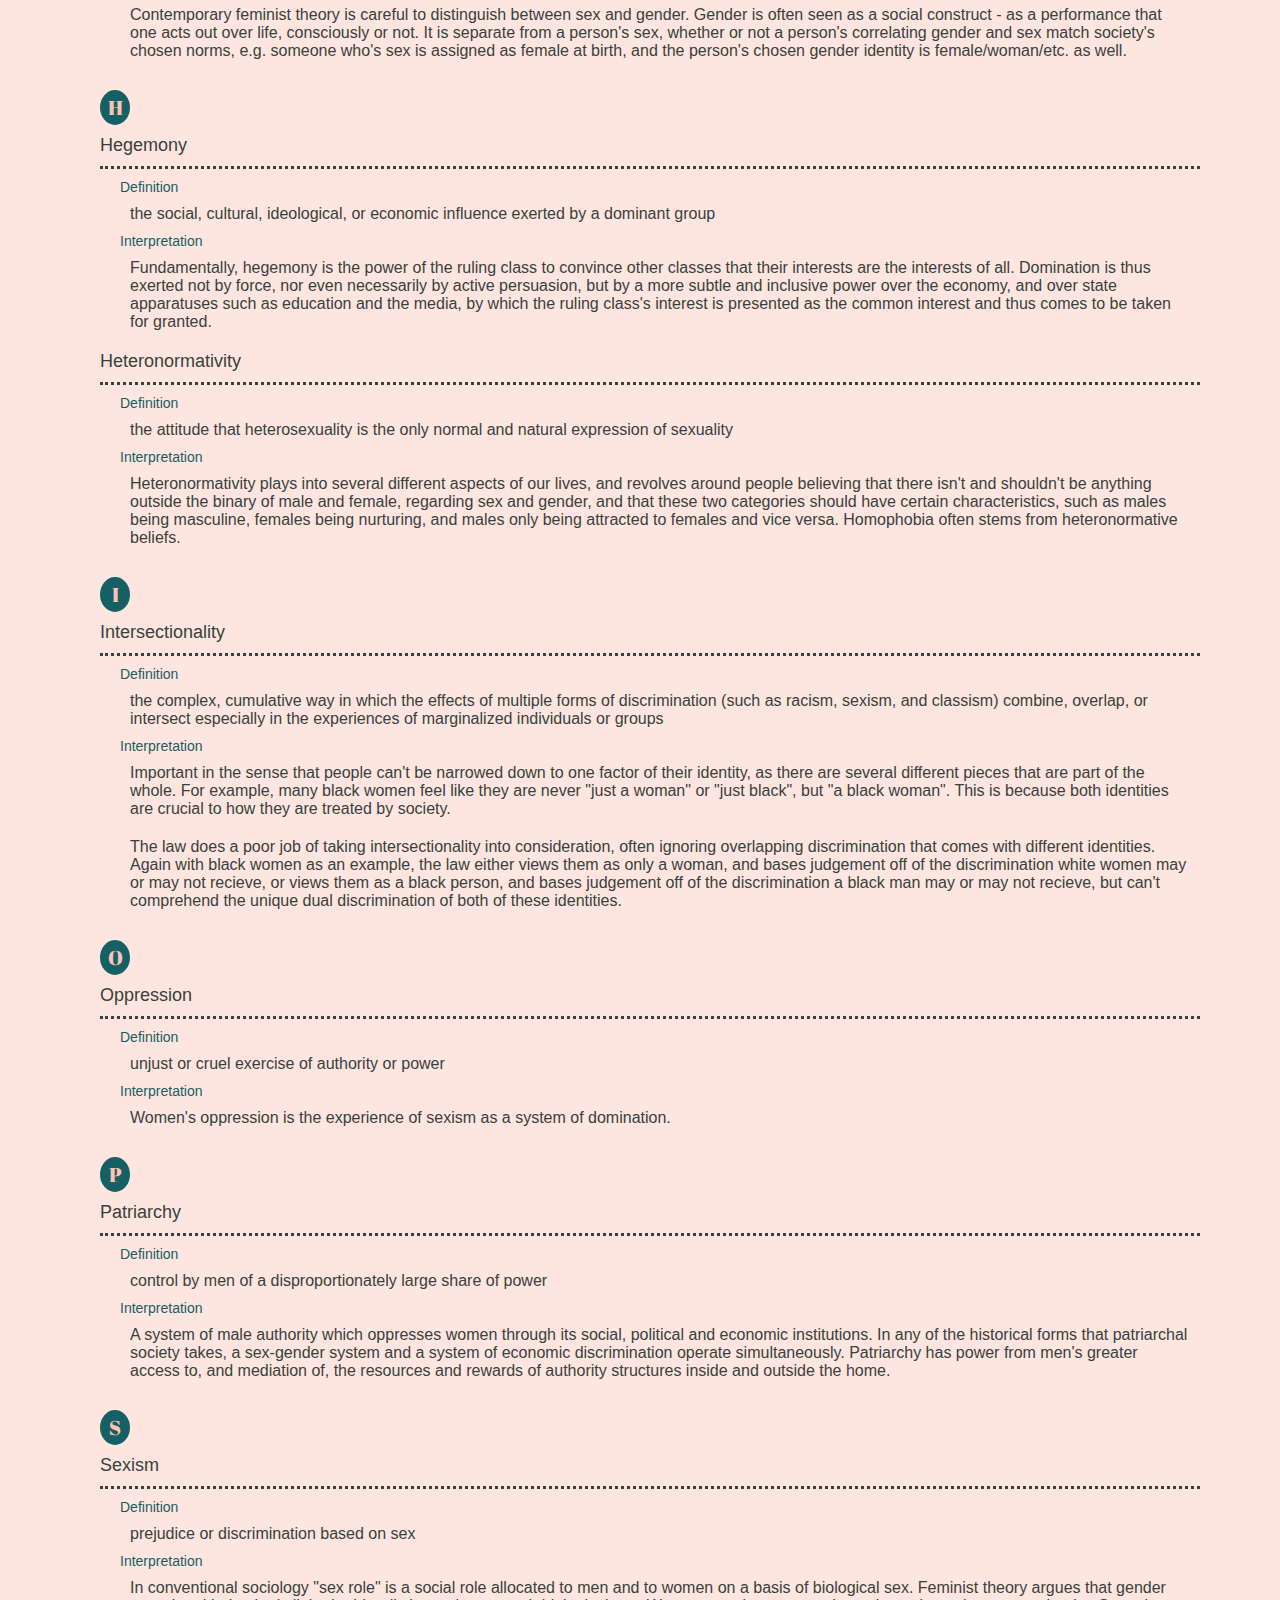
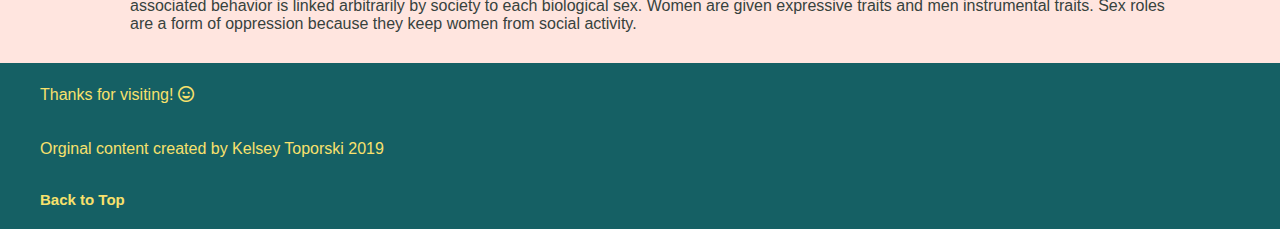
==== commit 0bee67e1: "Add files via upload" ====
--- a/femdict.html
+++ b/femdict.html
@@ -34,7 +34,7 @@
       </div>
       <div id="menunav">
         <div class="dropdown">
-          <i id="menu2" class="fa-solid fa-bars"><button class="dropbtn" onclick="dropdown()" aria-label="Menu"></button></i>
+          <button class="dropbtn" onclick="dropdown()" aria-label="Menu"><i id="menu2" class="fa-solid fa-bars" aria-label="Menu"></i></button>
           <div class="dropdown-content" id="myDropdown">
             <li><a class="index_page" href="index.html">About</a></li>
             <li><a class="lit_page" href="literature.html">Literature</a></li>
--- a/css/style.css
+++ b/css/style.css
@@ -1,6 +1,4 @@
-/* DESKTOP */
-
-/* header */
+/* PHONE */
 
 h1 {
     font-family: 'Abril Fatface', Georgia, Arial, serif;
@@ -13,37 +11,37 @@
     z-index: 1;
     top: 0;
     background-color: #156064;
-    animation-name:title;
+    animation-name: title;
     animation-duration: 5s;
-}
-
-.lit_page::before{
+    }
+
+.lit_page::before {
     content: '\f02d';
     font: var(--fa-font-solid);
     padding: 10px;
-}
-
-.hist_page::before{
+    }
+
+.hist_page::before {
     content: '\f0ac';
     font: var(--fa-font-solid);
     padding: 10px;
-}
-
-.dict_page::before{
+    }
+
+.dict_page::before {
     content: '\f891';
     font: var(--fa-font-solid);
     padding: 10px;
-}
+    }
 
 .index_page::before {
     content: '\f015';
     font: var(--fa-font-solid);
     padding: 10px;
-}
+    }
 
 #menunav {
     display: none;
-}
+    }
 
 /* body */
 
@@ -51,18 +49,18 @@
     position: absolute;
     transform: translateY(-100%);
     z-index: 1;
-}
+    }
 
 .skip:focus {
     position: absolute;
     transform: translateY(0%)
-}
+    }
 
 body {
     background-color: #FFC2B4;
     color: #37423D;
     font-family: Arial, Helvetica, sans-serif;
-}
+    }
 
 /* nav */
 
@@ -71,11 +69,11 @@
     position: sticky;
     top: 0;
     z-index: 0;
-}
+    }
 
 body nav ul {
     text-align: center;
-}
+    }
 
 body nav ul li {
     display: inline-block;
@@ -83,24 +81,24 @@
     padding: 10px 20px;
     font-style: normal;
     font-size: 18px;
-}
+    }
 
 body nav ul li a {
     color: #FFC2B4;
     text-decoration: none;
-}
+    }
 
 body nav ul li a.active {
     color: #F8E16C;
     font-weight: bold;
-}
+    }
 
 body nav ul li a:hover {
     color: #F8E16C;
     padding: 5px 0px;
     border-bottom: 3px dotted #F8E16C;
     font-family: 'Century Gothic', 'Futura', Arial, serif;
-}
+    }
 
 
 /* index */
@@ -108,49 +106,50 @@
 .index_container {
     display: flex;
     flex-direction: column;
+    background-image: url(../images/women_march_pano.jpg);
     background-color: #ffe5df;
-}
+    background-size: cover;
+    }
 
 .synopsis {
     margin: 0px 20px 30px;
     line-height: 1.5;
     text-align: center;
-}
+    }
 
 div.disclaimer {
     background-color: #FFC2B4;
     padding: 40px;
-}
+    }
 
 div.disclaimer p {
     color: #156064;
     line-height: 1.5;
-}
-
-.pages{
+    }
+
+.pages {
     display: flex;
     flex-direction: row;
     justify-content: space-between;
     align-items: flex-start;
     margin: 0px 40px 30px;
-}
+    }
 
 p a {
     color: #156064;
     font-weight: bold;
     text-decoration: none;
-}
-
-.page{
+    }
+
+.page {
     border-radius: 50px;
     margin: 20px auto;
     width: 25vw;
     background-color: #F8E16C;
-    border-radius: 50px;
     box-shadow: 10px 10px #156064;
-}
-
-h2{
+    }
+
+h2 {
     font-family: 'Abril Fatface', Georgia, Arial, serif;
     color: #156064;
     font-size: 20px;
@@ -158,7 +157,7 @@
     text-decoration: none;
     padding: 10px;
     text-align: center;
-}
+    }
 
 .main_img {
     grid-area: 1/1/2/4;
@@ -170,44 +169,48 @@
     margin: 40px auto 0px;
     z-index: 2;
     opacity: 100%;
-}
-
-#reveal{
+    }
+
+#reveal {
     font-size: 200%;
     position: relative;
     top: -170px;
     margin: 0px auto;
     z-index: 0;
     text-align: center;
-}
-
-.main_img:hover{
+    }
+
+.main_img:hover {
     animation-name: hidden_message;
-    animation-duration: 3s; 
+    animation-duration: 3s;
     animation-delay: .1s;
     animation-fill-mode: forwards;
-}
-
-.page p{
+    }
+
+.page p {
     margin: 10px 40px 30px;
     text-align: center;
-}
+    }
 
 
 /* literature-history */
 
-
-div.lit-hist{
+div.lit-hist.quote:nth-child(odd) h2{
+    grid-column: -2/-1;
+    grid-row: 1 / span 7;
+}
+
+div.lit-hist {
     opacity: 50%;
-}
-
-div.lit-hist:hover{
+    }
+
+div.lit-hist:hover {
     opacity: 100%;
-}
+    }
 
 div.lit-hist:focus {
     opacity: 100%;
-}
+    }
 
 div:nth-child(even) h3 {
     font-size: 18px;
@@ -215,7 +218,7 @@
     color: #156064;
     font-family: 'Century Gothic', 'Futura', Arial, serif;
     grid-column: 2/3;
-}
+    }
 
 div:nth-child(odd) h3 {
     font-size: 18px;
@@ -223,7 +226,7 @@
     color: #156064;
     font-family: 'Century Gothic', 'Futura', Arial, serif;
     grid-column: 1/2;
-}
+    }
 
 div.lit-hist:nth-child(even) p {
     color: #37423D;
@@ -231,7 +234,7 @@
     padding: 10px 80px;
     font-size: 18px;
     grid-column: 2/3;
-}
+    }
 
 div.lit-hist:nth-child(odd) p {
     color: #37423D;
@@ -239,10 +242,10 @@
     padding: 10px 80px;
     font-size: 18px;
     grid-column: 1/2;
-}
+    }
 
 div.lit-hist:nth-child(even) h2 {
-    font-family: 'Abril Fatface',Georgia,Arial,serif;
+    font-family: 'Abril Fatface', Georgia, Arial, serif;
     padding: 15px 40px;
     font-size: 24px;
     margin: 5px;
@@ -252,10 +255,10 @@
     background-color: #F8E16C;
     border-radius: 50px;
     text-align: center;
-}
+    }
 
 div.lit-hist:nth-child(odd) h2 {
-    font-family: 'Abril Fatface',Georgia,Arial,serif;
+    font-family: 'Abril Fatface', Georgia, Arial, serif;
     padding: 15px 40px;
     font-size: 24px;
     margin: 5px;
@@ -265,6 +268,11 @@
     background-color: #F8E16C;
     border-radius: 50px;
     text-align: center;
+    }
+
+div.lit-hist.quote:nth-child(odd) h2 {
+    grid-column: -2/-1;
+    grid-row: 1 / span 7;
 }
 
 div:nth-child(even) img {
@@ -276,7 +284,7 @@
     grid-column: 1/2;
     grid-row: 1 / span 7;
     justify-self: center;
-}
+    }
 
 div:nth-child(odd) img {
     border: 8px dotted #156064;
@@ -287,9 +295,13 @@
     grid-column: -2/-1;
     grid-row: 1 / span 7;
     justify-self: center;
-}
+    }
 
 body .terf,.racist {
+    display: none;
+    }
+
+.quote {
     display: none;
 }
 
@@ -302,7 +314,7 @@
     font-style: italic;
     color: #156064;
     grid-column: 2/3;
-}
+    }
 
 div:nth-child(odd) .works {
     list-style: disc outside;
@@ -313,7 +325,7 @@
     font-style: italic;
     color: #156064;
     grid-column: 1/2;
-}
+    }
 
 div.lit-hist {
     display: grid;
@@ -322,36 +334,38 @@
     padding: 40px;
     background-color: #ffe5df;
     border-radius: 50px;
-}
-
-
-div:nth-child(odd) .links{
-    grid-column: 1/2;
+    }
+
+
+div:nth-child(odd) .links {
     font-size: 200%;
     display: flex;
     flex-direction: row;
-    margin-left: 40px;
-    margin-bottom: 20px;
-}
-
-div:nth-child(even) .links{
-    grid-column: 2/3;
+    justify-content: space-around;
+    margin: 0px 40px 20px;
+    }
+
+div:nth-child(even) .links {
     font-size: 200%;
     display: flex;
     flex-direction: row;
-    margin-left: 40px;
-    margin-bottom: 20px;
-}
-
-div.links i{
+    justify-content: space-around;
+    margin: 0px 40px 20px;
+    }
+
+div.links i {
     color: #156064;
     margin-top: 20px;
     padding: 10px;
-}
+    }
 
 div.links i:hover {
     color: #00C49A;
-}
+    }
+
+div.links i:focus {
+    color: #00C49A;
+    }
 
 /* femdict */
 
@@ -367,12 +381,12 @@
     position: static;
     justify-content: center;
     background-color: #156064;
-}
+    }
 
 .alphabet {
     text-align: center;
     margin: 20px;
-}
+    }
 
 .alphabet li {
     display: inline;
@@ -381,20 +395,20 @@
     font-size: 18px;
     padding: 5px;
     overflow: none;
-    color: #00C49A;
-}
+    color: #37423D;
+    }
 
 .alphabet a:hover {
     font-weight: bold;
-}
+    }
 
 .alphabet a {
     color: #156064;
-}
+    }
 
 dl {
     margin: 20px 80px;
-}
+    }
 
 dl .letter {
     font-family: 'Abril Fatface', Georgia, Arial, serif;
@@ -406,7 +420,7 @@
     color: #FFC2B4;
     font-size: 20px;
     border: none;
-}
+    }
 
 dt {
     font-family: 'Century Gothic', 'Futura', Arial, serif;
@@ -414,51 +428,51 @@
     margin: 10px 0px 10px 20px;
     border-bottom: 3px dotted #37423D;
 
-}
+    }
 
 dd {
     font-family: 'Century Gothic', 'Futura', Arial, serif;
     font-size: 14px;
     margin-left: 40px;
     color: #156064;
-}
+    }
 
 dd p {
     font-family: Arial, serif;
     font-size: 16px;
     padding: 10px;
     color: #37423D;
-}
+    }
 
 .femdict {
     background-color: #ffe5df;
-}
+    }
 
 /* footer */
 
-footer{
+footer {
     background-color: #156064;
     padding: 20px;
-}
-
-footer p.thanks{
+    }
+
+footer p.thanks {
     color: #F8E16C;
     line-height: 1.5;
     margin-left: 20px;
     margin-bottom: 30px;
     font-family: 'Century Gothic', 'Futura', Arial, serif;
-}
-
-a.tops{
+    }
+
+a.tops {
     font-family: 'Century Gothic', 'Futura', Arial, serif;
     font-size: 15px;
     color: #F8E16C;
     text-decoration: none;
     font-weight: bold;
     margin: 20px;
-}
-
-a.tops:hover{
+    }
+
+a.tops:hover {
     margin: 20px;
     border-bottom: 3px dotted #ffe5df;
     font-family: 'Century Gothic', 'Futura', Arial, serif;
@@ -466,12 +480,12 @@
     font-weight: bold;
 }
 
-/* PHONE */
-@media screen and (max-width:700px){
 header{
     background-color: #156064;
     z-index: 1;
 }
+
+/* Menus */
 
 #menu1{
     margin: 20px 0px 0px 30px;
@@ -649,8 +663,6 @@
 }
 
 div.lit-hist img {
-    /* display: flex;
-    flex-direction: column; */
     width: 80%;
     margin: 20px 5px;
     align-self: center;
@@ -659,11 +671,6 @@
 
 .main_img{
     display: none;
-}
-
-.index_container{
-    background-image: url(../images/women_march_pano.jpg);
-    background-size: cover;
 }
 
 .synopsis{
@@ -762,14 +769,19 @@
 .alphabet li {
     font-size: 18px;
 }
-}
-
-/* TABLET - Portrait and Landscape */
-@media screen and (min-device-width: 834px) and (max-device-width: 1250px) {
+
+
+/* TABLET - Landscape */
+@media only screen and (min-width: 800px) and (orientation: landscape) {
 /* Dropdown menu */
 
 header{
     z-index: 1;
+}
+
+.index_container{
+    background-image: none;
+    background-color: #ffe5df;
 }
 
 body{
@@ -829,11 +841,17 @@
 }
 
 h1{
-    z-index: -1;
+    z-index: 0;
 }
 
 .main_img{
+    display: block;
     z-index: 0;
+    opacity: 100%;
+}
+
+.page{
+    box-shadow: 10px 10px #156064;
 }
 
 #menu1 {
@@ -862,27 +880,88 @@
 
 div.lit-hist{
     opacity: 100%;
+    display: grid;
+    grid-template-columns: 1fr 1fr;
+    padding: 40px;
+}
+
+.quote{
+    display: none;
 }
 
 #reveal{
     color: #156064;
-}
-
-.main_img{
-    opacity: 50%;
 }
 
 .show {
     display: block;
 }
 
+div:nth-child(even) img {
+    border: 8px dotted #156064;
+    width: 80%;
+    border-radius: 50%;
+    padding: 10px;
+    margin: 20px;
+    grid-column: 1/2;
+    grid-row: 1 / span 7;
+    justify-self: center;
+    align-self: start;
+}
+
+div:nth-child(odd) img {
+    border: 8px dotted #156064;
+    width: 80%;
+    border-radius: 50%;
+    padding: 10px;
+    margin: 20px;
+    grid-column: -2/-1;
+    grid-row: 1 / span 7;
+    justify-self: center;
+    align-self: start;
+}
+
+div.lit-hist:nth-child(odd) p{
+    padding: 10px 40px;
+}
+
+div.lit-hist:nth-child(even) p {
+    padding: 10px 40px;
+}
+
+div:nth-child(odd) .links {
+    grid-column: 1/2;
+    font-size: 200%;
+    display: flex;
+    flex-direction: row;
+    justify-content: flex-start;
+    margin: 0px 40px 20px;
+}
+
+.links a{
+    padding:0px 15px;
+}
+
+div:nth-child(even) .links {
+    grid-column: 2/3;
+    font-size: 200%;
+    display: flex;
+    justify-content: flex-start;
+    flex-direction: row;
+    margin: 0px 40px 20px;
+}
+
 }
 
 /* TABLET - Portrait */
-@media screen and (min-device-width: 800px) and (max-device-width: 850px) and (orientation: portrait) {
+@media only screen and (min-width: 800px) and (orientation: portrait) {
 
 header {
     z-index: 1;
+}
+
+.index_container {
+    background-image: none;
 }
 
 body {
@@ -942,11 +1021,12 @@
 }
 
 h1 {
-    z-index: -1;
+    z-index: 0;
 }
 
 .main_img {
     z-index: 0;
+    display: grid;
 }
 
 #menu1 {
@@ -978,7 +1058,7 @@
 }
 
 .synopsis{
-    margin-top: 20px;
+    margin-top: 40px;
 }
 
 .show {
@@ -987,7 +1067,10 @@
 
 .pages{
     display: flex;
+    width: 90%;
     flex-wrap: wrap;
+    flex-direction: row;
+    justify-content: center;
 }
 
 .page p {
@@ -999,10 +1082,17 @@
     align-content: center;
     box-sizing: border-box;
     box-shadow: inset;
+    box-shadow: 10px 10px #156064;
 }
 
 div.lit-hist{
     opacity: 100%;
+    display: grid;
+    grid-template-columns: 1fr 1fr;
+}
+
+.quote{
+    display: none;
 }
 
 div.lit-hist:nth-child(odd) img {
@@ -1017,6 +1107,7 @@
 
 div.lit-hist:nth-child(odd) p {
     grid-column: 1/3;
+    padding: 10px 40px;
 }
 
 div.lit-hist:nth-child(odd) .works {
@@ -1025,6 +1116,30 @@
 
 div.lit-hist:nth-child(even) img {
     grid-area: 1/1/2/2;
+}
+
+div:nth-child(even) img {
+    border: 8px dotted #156064;
+    width: 80%;
+    border-radius: 50%;
+    padding: 10px;
+    margin: 20px;
+    grid-column: 1/2;
+    grid-row: 2 / span 7;
+    justify-self: center;
+    align-self: start;
+}
+
+div:nth-child(odd) img {
+    border: 8px dotted #156064;
+    width: 80%;
+    border-radius: 50%;
+    padding: 10px;
+    margin: 20px;
+    grid-column: -2/-1;
+    grid-row: 2 / span 7;
+    justify-self: center;
+    align-self: start;
 }
 
 div.lit-hist:nth-child(even) h2 {
@@ -1040,6 +1155,7 @@
 
 div.lit-hist:nth-child(even) p {
     grid-column: 1/3;
+    padding: 10px 40px;
 }
 
 div.lit-hist:nth-child(even) .works {
@@ -1050,10 +1166,543 @@
     grid-column: 1/3;
 }
 
-
-
-}
-
+div:nth-child(odd) .links {
+    grid-column: 1/2;
+    font-size: 200%;
+    display: flex;
+    flex-direction: row;
+    justify-content: flex-start;
+    margin: 0px 40px 20px;
+}
+
+.links a {
+    padding: 0px 15px;
+}
+
+div:nth-child(even) .links {
+    grid-column: 2/3;
+    font-size: 200%;
+    display: flex;
+    justify-content: flex-start;
+    flex-direction: row;
+    margin: 0px 40px 20px;
+}
+
+
+
+}
+
+/* DESKTOP */
+@media only screen and (min-width: 1200px){
+
+/* header */
+
+h1 {
+    font-family: 'Abril Fatface', Georgia, Arial, serif;
+    font-weight: bold;
+    padding: 16px;
+    font-size: 300%;
+    color: #F8E16C;
+    text-align: center;
+    position: sticky;
+    z-index: 1;
+    top: 0;
+    background-color: #156064;
+    animation-name: title;
+    animation-duration: 5s;
+}
+
+.lit_page::before {
+    content: '\f02d';
+    font: var(--fa-font-solid);
+    padding: 10px;
+}
+
+.hist_page::before {
+    content: '\f0ac';
+    font: var(--fa-font-solid);
+    padding: 10px;
+}
+
+.dict_page::before {
+    content: '\f891';
+    font: var(--fa-font-solid);
+    padding: 10px;
+}
+
+.index_page::before {
+    content: '\f015';
+    font: var(--fa-font-solid);
+    padding: 10px;
+}
+
+#menunav {
+    display: none;
+}
+
+#stretchnav {
+    display: inline-block;
+}
+/* body */
+
+.skip {
+    position: absolute;
+    transform: translateY(-100%);
+    z-index: 1;
+}
+
+.skip:focus {
+    position: absolute;
+    transform: translateY(0%)
+}
+
+body {
+    background-color: #FFC2B4;
+    color: #37423D;
+    font-family: Arial, Helvetica, sans-serif;
+}
+
+/* nav */
+
+nav {
+    background-color: #156064;
+    position: sticky;
+    top: 0;
+    z-index: 0;
+    text-align: center;
+}
+
+body nav ul {
+    text-align: center;
+}
+
+body nav ul li {
+    display: inline-block;
+    font-family: 'Century Gothic', 'Futura', Arial, serif;
+    padding: 10px 20px;
+    font-style: normal;
+    font-size: 18px;
+}
+
+body nav ul li a {
+    color: #FFC2B4;
+    text-decoration: none;
+}
+
+body nav ul li a.active {
+    color: #F8E16C;
+    font-weight: bold;
+}
+
+body nav ul li a:hover {
+    color: #F8E16C;
+    padding: 5px 0px;
+    
+    font-family: 'Century Gothic', 'Futura', Arial, serif;
+}
+
+/* index */
+
+.index_container {
+    display: flex;
+    flex-direction: column;
+    background-color: #ffe5df;
+    background-image: none;
+}
+
+.synopsis {
+    margin: 0px 20px 30px;
+    line-height: 1.5;
+    text-align: center;
+}
+
+div.disclaimer {
+    background-color: #FFC2B4;
+    padding: 40px;
+}
+
+div.disclaimer p {
+    color: #156064;
+    line-height: 1.5;
+}
+
+.pages {
+    display: flex;
+    flex-direction: row;
+    justify-content: space-between;
+    align-items: flex-start;
+    margin: 0px 40px 30px;
+}
+
+p a {
+    color: #156064;
+    font-weight: bold;
+    text-decoration: none;
+}
+
+.page {
+    border-radius: 50px;
+    margin: 20px auto;
+    width: 25vw;
+    background-color: #F8E16C;
+    box-shadow: 10px 10px #156064;
+}
+
+h2 {
+    font-family: 'Abril Fatface', Georgia, Arial, serif;
+    color: #156064;
+    font-size: 20px;
+    margin-top: 20px;
+    text-decoration: none;
+    padding: 10px;
+    text-align: center;
+}
+
+.main_img {
+    display: block;
+    grid-area: 1/1/2/4;
+    /* border-image: url(../images/Blue.png) 40 fill / 15px / 10px stretch; */
+    border: 8px dotted #156064;
+    padding: 15px;
+    border-radius: 200px;
+    width: 90vw;
+    margin: 40px auto 0px;
+    z-index: 2;
+    opacity: 100%;
+}
+
+#reveal {
+    display: block;
+    font-size: 200%;
+    position: relative;
+    top: -170px;
+    margin: 0px auto;
+    z-index: 0;
+    text-align: center;
+}
+
+.main_img:hover {
+    animation-name: hidden_message;
+    animation-duration: 3s;
+    animation-delay: .1s;
+    animation-fill-mode: forwards;
+}
+
+.page p {
+    margin: 10px 40px 30px;
+    text-align: center;
+}
+
+
+/* literature-history */
+
+
+div.lit-hist {
+    opacity: 50%;
+}
+
+div.lit-hist:hover {
+    opacity: 100%;
+}
+
+div.lit-hist:focus {
+    opacity: 100%;
+}
+
+div:nth-child(even) h3 {
+    font-size: 18px;
+    padding: 20px 40px 10px;
+    color: #156064;
+    font-family: 'Century Gothic', 'Futura', Arial, serif;
+    grid-column: 2/3;
+}
+
+div:nth-child(odd) h3 {
+    font-size: 18px;
+    padding: 20px 40px 10px;
+    color: #156064;
+    font-family: 'Century Gothic', 'Futura', Arial, serif;
+    grid-column: 1/2;
+}
+
+div.lit-hist:nth-child(even) p {
+    color: #37423D;
+    font-family: Arial, Helvetica, sans-serif;
+    padding: 10px 80px;
+    font-size: 18px;
+    grid-column: 2/3;
+}
+
+div.lit-hist:nth-child(odd) p {
+    color: #37423D;
+    font-family: Arial, Helvetica, sans-serif;
+    padding: 10px 80px;
+    font-size: 18px;
+    grid-column: 1/2;
+}
+
+div.lit-hist:nth-child(even) h2 {
+    font-family: 'Abril Fatface', Georgia, Arial, serif;
+    padding: 15px 40px;
+    font-size: 24px;
+    margin: 5px;
+    color: #156064;
+    font-style: italic;
+    grid-column: 2/3;
+    background-color: #F8E16C;
+    border-radius: 50px;
+    text-align: center;
+}
+
+div.lit-hist:nth-child(odd) h2 {
+    font-family: 'Abril Fatface', Georgia, Arial, serif;
+    padding: 15px 40px;
+    font-size: 24px;
+    margin: 5px;
+    color: #156064;
+    font-style: italic;
+    grid-column: 1/2;
+    background-color: #F8E16C;
+    border-radius: 50px;
+    text-align: center;
+}
+
+div.lit-hist:nth-child(odd) .quote {
+    display: block;
+    grid-column: -2/-1;
+    grid-row: 1 / span 7;
+    font-size: 18px;
+    justify-content: center;
+    background-color:#ffe5df;
+    padding: 120px 150px;
+}
+
+div.lit-hist:nth-child(even) .quote {
+    display: block;
+    grid-column: 1/2;
+    grid-row: 1 / span 7;
+    font-size: 18px;
+    justify-content: center;
+    background-color: #ffe5df;
+    padding: 120px 150px;
+}
+
+
+div:nth-child(even) img {
+    border: 8px dotted #156064;
+    width: 80%;
+    border-radius: 50%;
+    padding: 10px;
+    margin: 20px;
+    grid-column: 1/2;
+    grid-row: 1 / span 7;
+    justify-self: center;
+}
+
+div:nth-child(odd) img {
+    border: 8px dotted #156064;
+    width: 80%;
+    border-radius: 50%;
+    padding: 10px;
+    margin: 20px;
+    grid-column: -2/-1;
+    grid-row: 1 / span 7;
+    justify-self: center;
+}
+
+div:nth-child(odd) img:hover {
+    animation-name: quotes;
+    animation-duration: .5s;
+    animation-fill-mode: forwards;
+}
+
+div:nth-child(even) img:hover {
+    animation-name: quotes;
+    animation-duration: .5s;
+    animation-fill-mode: forwards;
+}
+
+body .terf,.racist {
+    display: none;
+}
+
+div:nth-child(even) .works {
+    list-style: disc outside;
+    line-height: 1.5;
+    padding: 10px 60px;
+    font-size: 18px;
+    font-family: Arial, serif;
+    font-style: italic;
+    color: #156064;
+    grid-column: 2/3;
+}
+
+div:nth-child(odd) .works {
+    list-style: disc outside;
+    line-height: 1.5;
+    padding: 10px 60px;
+    font-size: 18px;
+    font-family: Arial, serif;
+    font-style: italic;
+    color: #156064;
+    grid-column: 1/2;
+}
+
+div.lit-hist {
+    display: grid;
+    grid-template-columns: 1fr 1fr;
+    margin: 50px;
+    padding: 40px;
+    background-color: #ffe5df;
+    border-radius: 50px;
+}
+
+div:nth-child(odd) .links {
+    grid-column: 1/2;
+    font-size: 200%;
+    display: flex;
+    flex-direction: row;
+    margin-left: 40px;
+    margin-bottom: 20px;
+}
+
+div:nth-child(even) .links {
+    grid-column: 2/3;
+    font-size: 200%;
+    display: flex;
+    flex-direction: row;
+    margin-left: 40px;
+    margin-bottom: 20px;
+}
+
+div.links i {
+    color: #156064;
+    margin-top: 20px;
+    padding: 10px;
+}
+
+div.links i:hover {
+    color: #00C49A;
+}
+
+div.links i:focus {
+    opacity: 100%;
+    color: #00C49A;
+}
+
+/* femdict */
+
+p.subtitle {
+    display: flex;
+    flex-wrap: wrap;
+    padding: 20px;
+    margin: 0px auto;
+    text-align: center;
+    font-style: italic;
+    color: #FFC2B4;
+    font-family: 'Century Gothic', 'Futura', Arial, serif;
+    position: static;
+    justify-content: center;
+    background-color: #156064;
+}
+
+.alphabet {
+    text-align: center;
+    margin: 20px;
+}
+
+.alphabet li {
+    display: inline;
+    list-style: none;
+    font-family: 'Century Gothic', 'Futura', Arial, serif;
+    font-size: 18px;
+    padding: 5px;
+    overflow: none;
+    color: #37423D;
+}
+
+.alphabet a:hover {
+    font-weight: bold;
+}
+
+.alphabet a {
+    color: #156064;
+}
+
+dl {
+    margin: 20px 80px;
+}
+
+dl .letter {
+    font-family: 'Abril Fatface', Georgia, Arial, serif;
+    background-color: #156064;
+    text-align: center;
+    border-radius: 50%;
+    width: 30px;
+    padding: 4px 8px;
+    color: #FFC2B4;
+    font-size: 20px;
+    border: none;
+}
+
+dt {
+    font-family: 'Century Gothic', 'Futura', Arial, serif;
+    font-size: 18px;
+    margin: 10px 0px 10px 20px;
+    border-bottom: 3px dotted #37423D;
+    
+}
+
+dd {
+    font-family: 'Century Gothic', 'Futura', Arial, serif;
+    font-size: 14px;
+    margin-left: 40px;
+    color: #156064;
+}
+
+dd p {
+    font-family: Arial, serif;
+    font-size: 16px;
+    padding: 10px;
+    color: #37423D;
+}
+
+.femdict {
+    background-color: #ffe5df;
+}
+
+/* footer */
+
+footer {
+    background-color: #156064;
+    padding: 20px;
+}
+
+footer p.thanks {
+    color: #F8E16C;
+    line-height: 1.5;
+    margin-left: 20px;
+    margin-bottom: 30px;
+    font-family: 'Century Gothic', 'Futura', Arial, serif;
+}
+
+a.tops {
+    font-family: 'Century Gothic', 'Futura', Arial, serif;
+    font-size: 15px;
+    color: #F8E16C;
+    text-decoration: none;
+    font-weight: bold;
+    margin: 20px;
+}
+
+a.tops:hover {
+    margin: 20px;
+    border-bottom: 3px dotted #ffe5df;
+    font-family: 'Century Gothic', 'Futura', Arial, serif;
+    text-decoration: none;
+    font-weight: bold;
+}
+}
 
 /* ANIMATIONS */
 @keyframes title {
@@ -1080,10 +1729,20 @@
     }
 }
 
+@keyframes quotes {
+    from {
+        opacity: 100%;
+    }
+
+    to {
+        opacity: 0%;
+    }
+}
+
 @media screen and (prefers-reduced-motion: reduce) {
 
     .main_img:hover,
     h1 {
         animation-name: initial;
     }
-}
+}